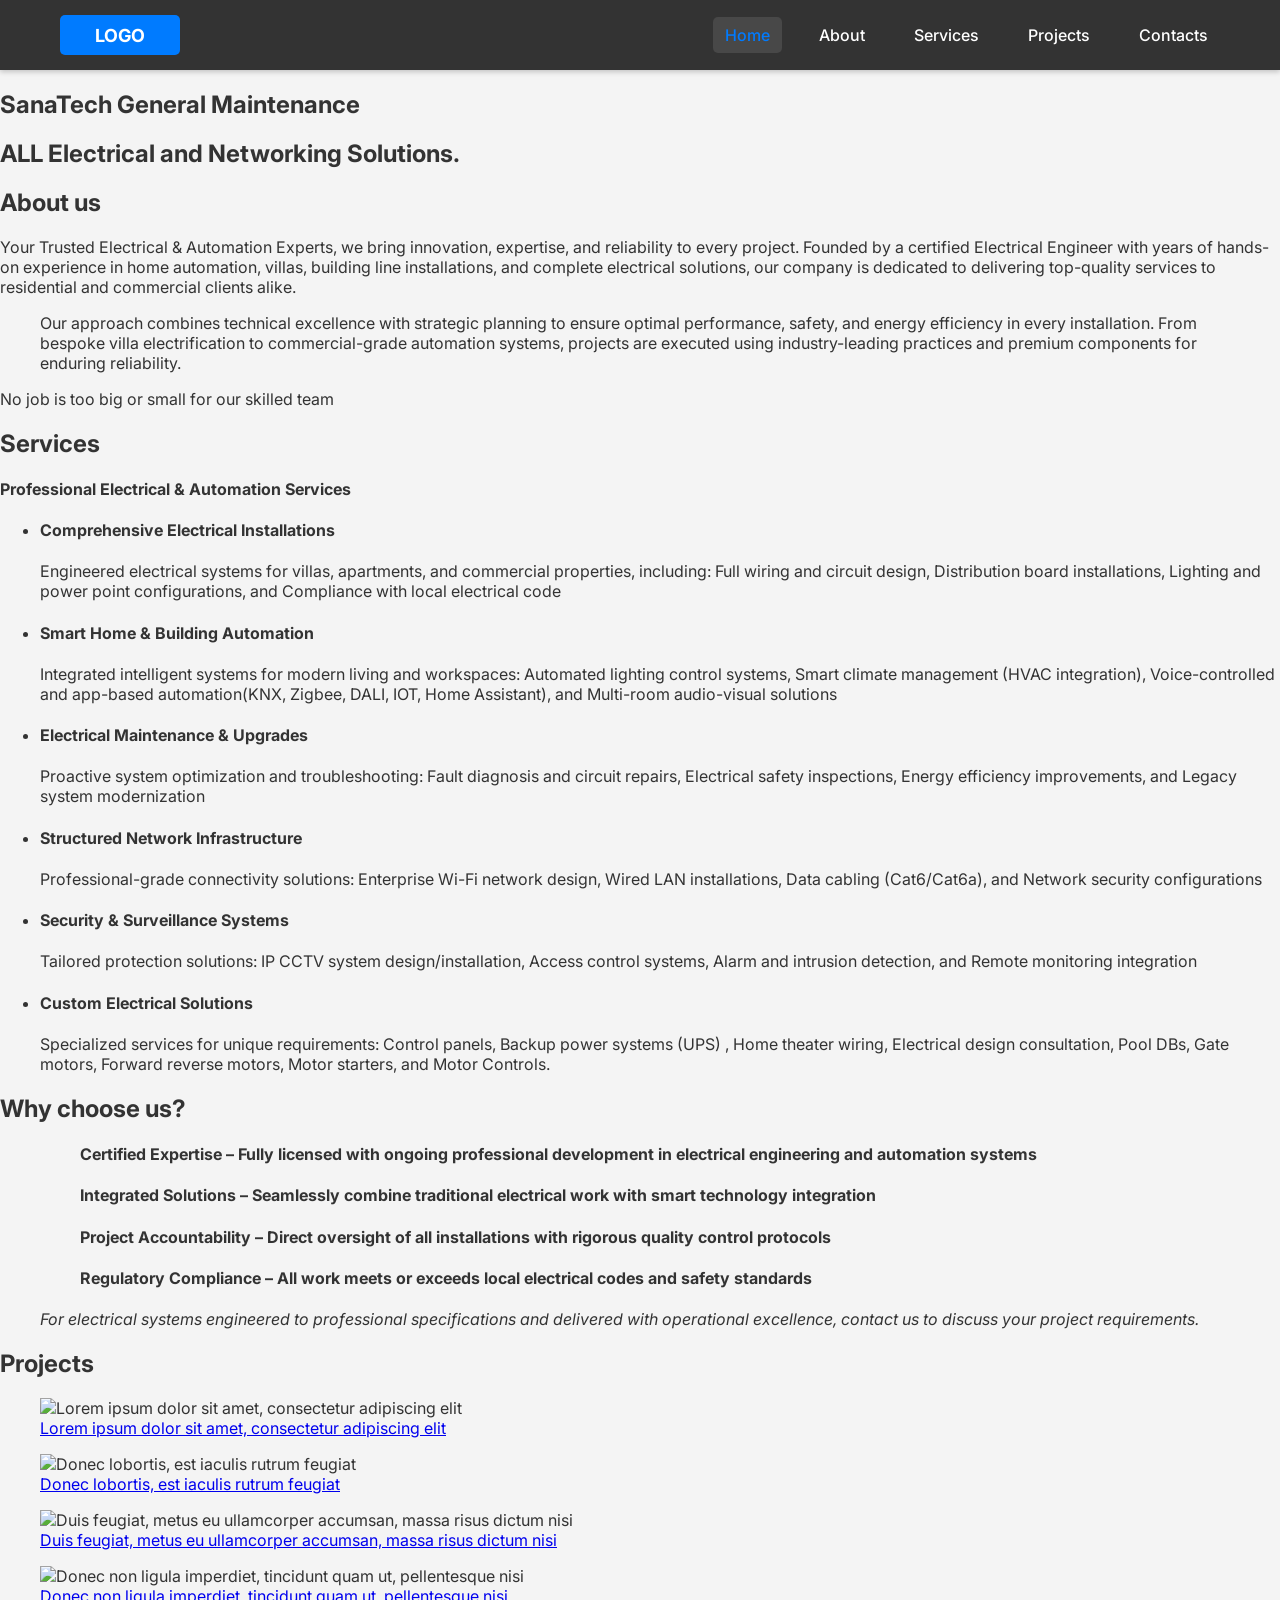
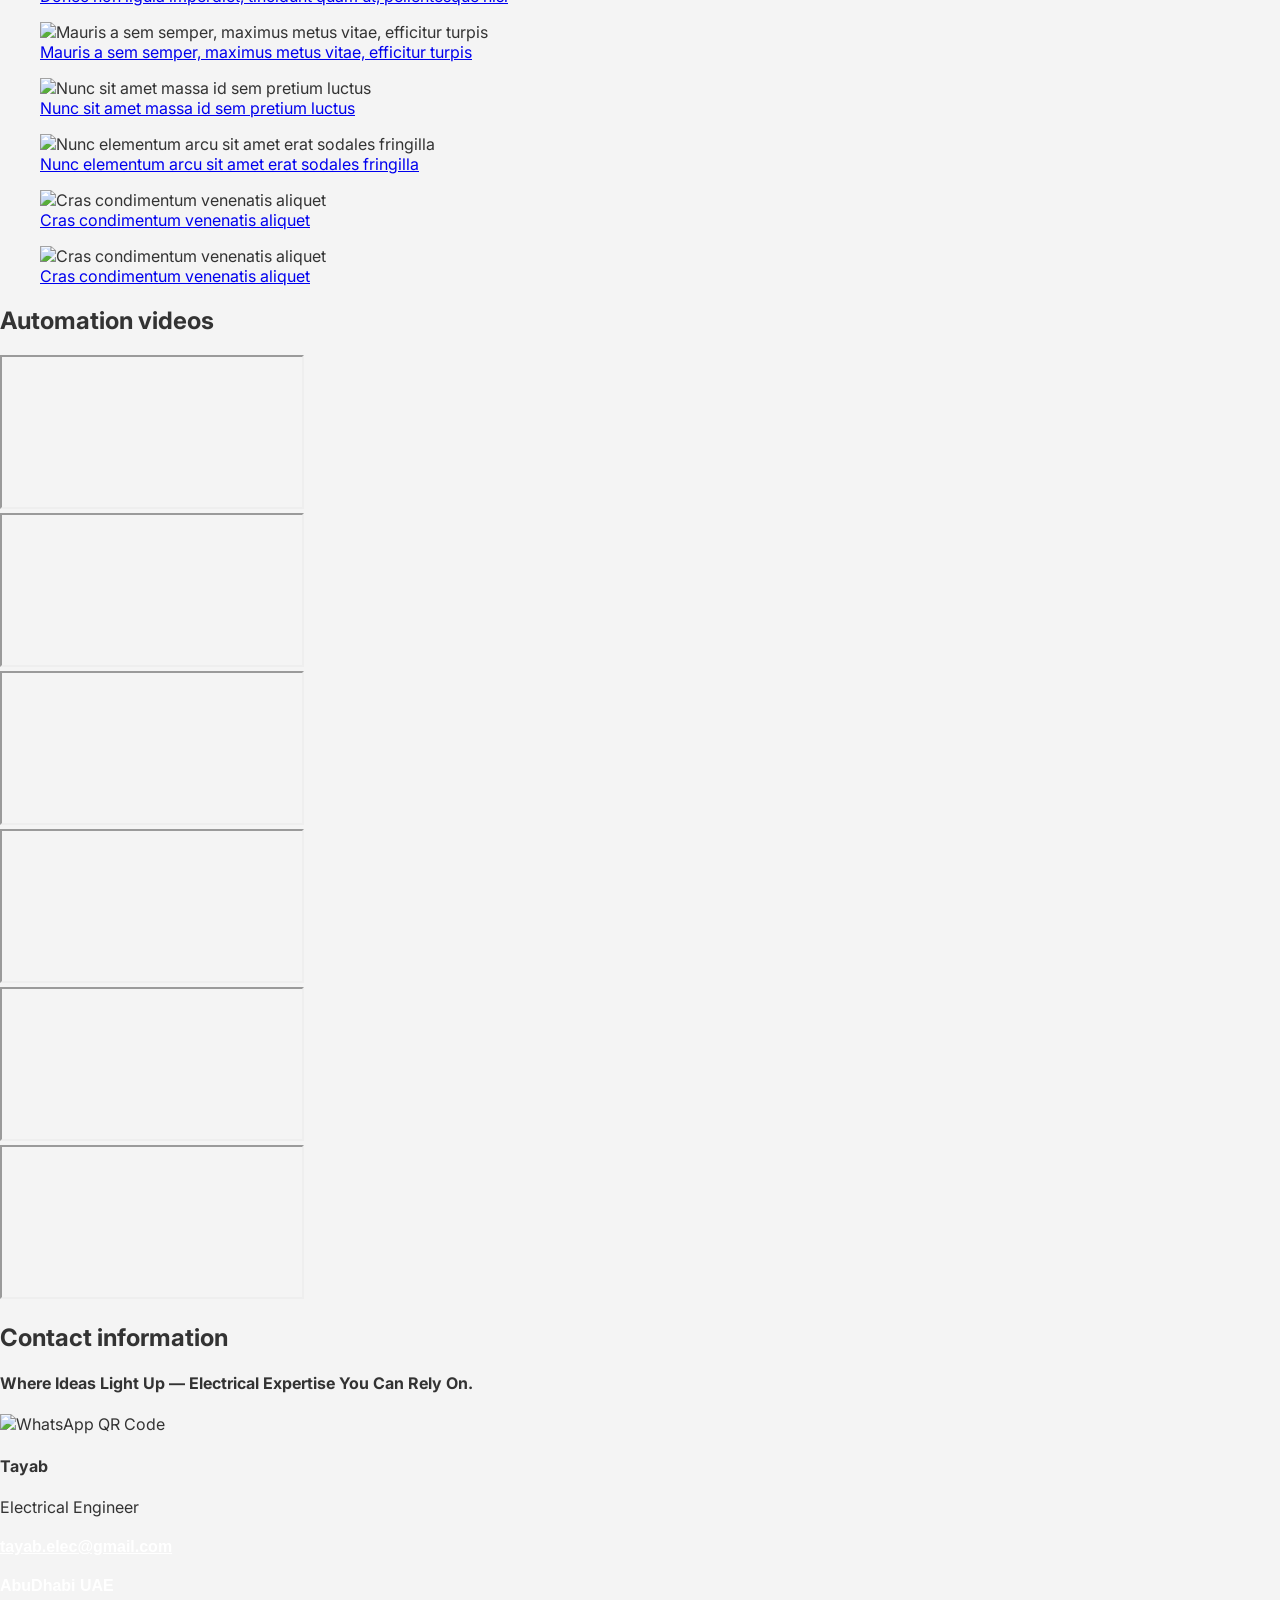
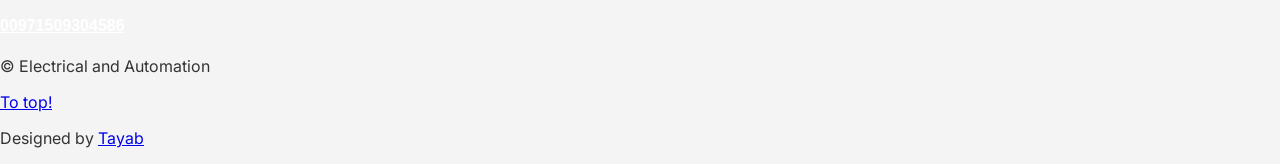
==== index.html @ b114dc9e "Enhance SEO and update HTML structure Updated the HTML structure and meta tags for SEO, including ti" ====
<!DOCTYPE html>
<html lang="en">
<head>
  <meta charset="utf-8">
  <meta http-equiv="X-UA-Compatible" content="IE=edge">
  <meta name="viewport" content="width=device-width, initial-scale=1.0">

  <!-- SEO Meta -->
  <title>Electrical Technician & Home Maintenance Expert</title>
  <meta name="description" content="Professional electrical technician offering complete home maintenance, automation, lighting, power, wiring, and motor repair solutions. From small electrical fixes to large installations, reliable service you can trust.">
  <meta name="keywords" content="electrical, electrician, electrical technician, home maintenance, electrical maintenance, electrical repair, lighting installation, LED lights, bulbs, switches, sockets, fans, wiring, motors, pumps, generators, panels, power systems, automation, Arduino, PLC, sensors, relays, contactors, breakers, electrical safety, voltage, current, load, smart home, solar, inverter, control system, AC, DC, energy saving, electrician Dubai, UAE electrician, maintenance service, emergency repair, electrical inspection, troubleshooting, electrician for home, electrician near me, electrical solutions, power distribution, industrial wiring, residential wiring, construction, floor lighting, wall lighting, ceiling lights, testing, commissioning, rewiring, low voltage, high voltage, electrical installation, circuit breaker, fuse, motor rewinding, switchboard, LED setup, electrical control panel, capacitor bank, overcurrent, earthing, grounding, electrical consultancy, panel board, home automation, wiring diagram, repair service, light fitting, conduit, cable tray, junction box, electrical design, site supervision, electrical project, smart lights, load calculation, energy management, smart lighting, home automation, power distribution, electrical safety, commissioning, rewiring, electrical installation, electrical project management, electrical solutions, trending in UAE, top electrician UAE, reliable electrical services, international electrical solutions">
  <meta name="author" content="Muhammad Tayab">
  <meta name="robots" content="index, follow">
  <link rel="canonical" href="https://yourusername.github.io/">

  <!-- Open Graph -->
  <meta property="og:title" content="Electrical Solutions & Maintenance | Muhammad Tayab">
  <meta property="og:description" content="Complete electrical and home maintenance solutions: lights, wiring, motors, and automation services in UAE.">
  <meta property="og:image" content="https://yourusername.github.io/images/preview.png">
  <meta property="og:url" content="https://yourusername.github.io/">
  <meta property="og:type" content="website">

  <!-- Twitter -->
  <meta name="twitter:card" content="summary_large_image">
  <meta name="twitter:title" content="Muhammad Tayab Electrical Services">
  <meta name="twitter:description" content="Electrical technician offering professional lighting, wiring, and maintenance services.">
  <meta name="twitter:image" content="https://yourusername.github.io/images/preview.png">

  <!-- Favicons -->
  <link rel="shortcut icon" href="static/images/favicons/favicon.png" type="image/x-icon">
  <link rel="apple-touch-icon" href="static/images/favicons/apple-touch-icon.png">

  <!-- Fonts -->
  <link href="https://fonts.googleapis.com/css?family=Open+Sans:300,400,600,700,800%7COpen+Sans+Condensed:300&display=swap" rel="stylesheet">
  <link href="https://fonts.googleapis.com/css2?family=Inter:wght@400;500;700&display=swap" rel="stylesheet">

  <!-- CSS -->
  <link rel="stylesheet" href="static/css/screen.min.css">
  <link rel="stylesheet" href="static/css/custom.min.css">

  <!-- Header CSS -->
  <style>
    body {
      font-family: 'Inter', sans-serif;
      margin: 0;
      background-color: #f4f4f4;
      color: #333;
    }

    .main-header {
      background-color: #333;
      padding: 15px 0;
      box-shadow: 0 2px 5px rgba(0, 0, 0, 0.2);
      position: sticky;
      top: 0;
      z-index: 1000;
    }

    .main-header .container {
      display: flex;
      justify-content: space-between;
      align-items: center;
      max-width: 1200px;
      margin: 0 auto;
      padding: 0 20px;
      box-sizing: border-box;
    }

    .second-nav__logo {
      color: #fff;
      font-size: 24px;
      font-weight: bold;
      text-decoration: none;
      width: 120px;
      height: 40px;
      background-color: #007bff;
      display: flex;
      align-items: center;
      justify-content: center;
      border-radius: 5px;
      flex-shrink: 0;
    }

    .second-nav__logo::before {
      content: 'LOGO';
      color: white;
      font-size: 18px;
    }

    .menu ul {
      list-style: none;
      padding: 0;
      margin: 0;
      display: flex;
      flex-wrap: nowrap !important;
      justify-content: flex-end;
      align-items: center;
    }

    .menu li {
      margin-left: 25px;
      white-space: nowrap;
      flex-shrink: 0;
    }

    .menu a {
      color: #fff;
      text-decoration: none;
      font-weight: 500;
      padding: 8px 12px;
      transition: color 0.3s ease, background-color 0.3s ease;
      border-radius: 5px;
    }

    .menu a:hover,
    .menu a.is-selected {
      color: #007bff;
      background-color: rgba(255, 255, 255, 0.1);
    }

    @media (max-width: 600px) {
      .main-header .container {
        overflow-x: auto;
        -webkit-overflow-scrolling: touch;
        justify-content: flex-start;
      }
      .menu ul {
        min-width: max-content;
      }
    }
  </style>

  <!-- JS -->
  <script src="static/js/head.min.js"></script>
</head>

<body>
         <!--tayab add this -->
         <!-- Particles Container (FIRST ELEMENT IN BODY) -->
<div id="particles-js"></div>

<!-- Rest of your content goes here -->
<div class="container">
  <!-- Your existing HTML content -->
</div>








         <!--tayab end here -->
  <!-- Header-->
      

<header class="main-header">
        <div class="container">
            <!-- Your logo link -->
            <a class="second-nav__logo" href="#"></a>

            <!-- Navigation menu - simplified to always display links -->
            <nav class="menu">
                <ul>
                    <li><a class="is-selected" href="#home">Home</a></li>
                    <li><a href="#about">About</a></li>
                    <li><a href="#services">Services</a></li>
                    <li><a href="#projects">Projects</a></li>
                    <li><a href="#contacts">Contacts</a></li>
                </ul>
            </nav>
        </div>
    </header>

   
   



            <!-- Home section--><section class="home-section" id="home"><div class="home-section__bg"></div>
              <div class="home-section__overlay"><div class="container"><header class="home-section__header">
                <h1>SanaTech General Maintenance</h1><h2>ALL Electrical and Networking Solutions.</h2></header></div></div></section>
                <!-- About section-->

                <section class="about-section" id="about">
                <div class="container"><div class="about-card">
                <header class="about-card__header">

        <h2>About us</h2>

        <p>Your Trusted Electrical & Automation Experts, we bring innovation, expertise, 
          and reliability to every project. Founded by a certified Electrical Engineer with
           years of hands-on experience in home automation, villas, building line installations, 
           and complete electrical solutions, our company is dedicated to delivering top-quality
            services to residential and commercial clients alike.
  </p>

  </header>

  <div class="about-card__info"><blockquote>
    <p>Our approach combines technical excellence with strategic 
    planning to ensure optimal performance, safety, and energy efficiency in every installation.
     From bespoke villa electrification to commercial-grade automation systems, projects are executed 
     using industry-leading practices and premium components for enduring reliability.</p>
     </blockquote>
     <p class="about-card__info-status"><span>No job is too big or small for our skilled team
      </span></p></div></div></div></section>
     
     
     <!-- Services section-->
     <section class="common-section" id="services"><div class="container"><header class="common-section__header">
      <h2>Services</h2><h4>Professional Electrical & Automation Services</h4>
      </header><div class="grid-container"><ul class="services services_advisory">
    
    <li class="services__item icon icon_research"> 
      
      <h4>Comprehensive Electrical Installations</h4><p>Engineered electrical systems for villas, apartments, and commercial properties, including: Full wiring and circuit design, Distribution board installations, Lighting and power point configurations, and Compliance with local electrical code</p></li><li class="services__item icon icon_strategy">
    <h4>Smart Home & Building Automation</h4><p>Integrated intelligent systems for modern living and workspaces: Automated lighting control systems, Smart climate management (HVAC integration), Voice-controlled and app-based automation(KNX, Zigbee, DALI, IOT, Home Assistant), and Multi-room audio-visual solutions</p></li><li class="services__item icon icon_improve"><h4>Electrical Maintenance & Upgrades</h4><p>Proactive system optimization and troubleshooting: Fault diagnosis and circuit repairs, Electrical safety inspections, Energy efficiency improvements, and Legacy system modernization</p></li></ul><ul class="services services_pm"><li class="services__item icon icon_plan"><h4>Structured Network Infrastructure</h4><p>Professional-grade connectivity solutions: Enterprise Wi-Fi network design, Wired LAN installations, Data cabling (Cat6/Cat6a), and Network security configurations</p></li><li class="services__item icon icon_recover"><h4>Security & Surveillance Systems</h4><p>Tailored protection solutions: IP CCTV system design/installation, Access control systems, Alarm and intrusion detection, and Remote monitoring integration</p></li><li class="services__item icon icon_support"><h4>Custom Electrical Solutions</h4><p>Specialized services for unique requirements: Control panels, Backup power systems (UPS) , Home theater wiring, Electrical design consultation, Pool DBs, Gate motors, Forward reverse motors, Motor starters, and Motor Controls.</p></li></ul><div class="advantages">
    <h2>Why choose us?</h2> 
    


    <blockquote>
        
        <p><ul><h4>Certified Expertise – Fully licensed with ongoing professional development in electrical engineering and automation systems</h4>
        </ul>
        <ul>
        <h4>Integrated Solutions – Seamlessly combine traditional electrical work with smart technology integration</h4>
        </ul>
        <ul><h4>Project Accountability – Direct oversight of all installations with rigorous quality control protocols
        </ul>     
        <ul><h4>
            Regulatory Compliance – All work meets or exceeds local electrical codes and safety standards
            </h4></ul>
            </p>
        
        <cite>For electrical systems engineered to professional specifications and delivered with operational excellence, contact us to discuss your project requirements.</cite></blockquote>
    
    
    </div></div></div></section>
    
    <!-- Process section  
    <section class="common-section" id="process">
        
        <div class="container"><header class="common-section__header">
        <h2>How it works</h2>
        <h4>Lorem ipsum dolor sit amet, consectetur adipiscing elit. Curabitur aliquam interdum tortor</h4>
        
        </header>
        <div class="grid-container"><ul class="process"><li class="process__step process__step_research">
            
            <div class="process__step-icon icon icon_research is-active"></div>
            </li><li class="process__step-info process__step-info_research is-active"><h3>
                <span>
                    Step 1</span> &mdash; Quisque a quam ante</h3>
                    <p>Proin mattis ex vel turpis interdum, in fringilla nibh tristique. Lorem ipsum dolor sit amet, consectetur adipiscing elit. Cras id ipsum in diam aliquam sodales.
                        </p></li>
                        <li class="process__step process__step_develop">
                            <div class="process__step-icon icon icon_develop"></div>
                            </li>
                            <li class="process__step-info process__step-info_develop"><h3>
                                <span>Step 2</span> &mdash; Aliquam erat volutpat</h3>
                                <p>Nullam laoreet lacus et ante consequat pharetra. Nam non felis tincidunt, auctor eros at, semper eros. Mauris feugiat a nibh et luctus.</p>
                                </li>
                                <li class="process__step process__step_deploy"><div class="process__step-icon icon icon_deploy"></div>
                                </li>
                                <li class="process__step-info process__step-info_deploy">
                                    <h3><span>Step 3</span> &mdash; Curabitur accumsan nulla</h3>
                                    <p>Donec lobortis, est iaculis rutrum feugiat, orci est ultrices mauris, in rhoncus dolor eros non
                                         sem. Duis feugiat, metus eu ullamcorper accumsan, massa risus dictum nisi, sit amet ultricies lectus nisl eu libero.</p>
                                         </li>
                                         <li class="process__step process__step_deliver">
                                            <div class="process__step-icon icon icon_deliver"></div>
                                            </li><li class="process__step-info process__step-info_deliver">
                                                <h3><span>Step 4</span> &mdash; Fusce aliquam lorem</h3>
                                                <p>Donec non ligula imperdiet, tincidunt quam ut, pellentesque nisi. Quisque est ante, faucibus a urna nec,
                                                     vehicula pellentesque lectus.</p>
                                                     </li>
                                                     </ul>
        </div>
                                                     </div>






       </section>  -->
                                                     <!-- Projects section-->
                                                     <section class="common-section" id="projects"><header class="common-section__header">
                                                        <h2>Projects</h2></header>
                                                        <div class="projects-wrap"><div class="grid-container"><div class="projects">
                                                            <figure class="projects__item"><img src="static/images/projects/1.jpg" 
                                                                alt="Lorem ipsum dolor sit amet, consectetur adipiscing elit"><figcaption>
                                                                    <a class="icon icon_link" href="#" rel="nofollow">Lorem ipsum dolor sit amet, consectetur adipiscing elit</a>
                                                                    </figcaption></figure><figure class="projects__item"><img src="static/images/projects/2.jpg" alt="Donec lobortis, est iaculis rutrum feugiat"><figcaption>
                                                                        <a class="icon icon_link" href="#" rel="nofollow">Donec lobortis, est iaculis rutrum feugiat</a></figcaption></figure><figure class="projects__item"><img src="static/images/projects/5.jpg" alt="Duis feugiat, metus eu ullamcorper accumsan, massa risus dictum nisi">
                                                                            <figcaption><a class="icon icon_link" href="#" rel="nofollow">Duis feugiat, metus eu ullamcorper accumsan, massa risus dictum nisi</a></figcaption></figure>
                                                                            <figure class="projects__item"><img src="static/images/projects/6.jpg" alt="Donec non ligula imperdiet, tincidunt quam ut, pellentesque nisi"><figcaption>
                                                                                <a class="icon icon_link" href="#" rel="nofollow">Donec non ligula imperdiet, tincidunt quam ut, pellentesque nisi</a></figcaption> </figure>
                                                                                <figure class="projects__item"><img src="static/images/projects/3.jpg" alt="Mauris a sem semper, maximus metus vitae, efficitur turpis"><figcaption><a class="icon icon_link" href="#" rel="nofollow">Mauris a sem semper, maximus metus vitae, efficitur turpis</a></figcaption></figure>
                                                                                <figure class="projects__item"><img src="static/images/projects/4.jpg" alt="Nunc sit amet massa id sem pretium luctus"><figcaption><a class="icon icon_link" href="#" rel="nofollow">Nunc sit amet massa id sem pretium luctus</a></figcaption></figure>
                                                                                <figure class="projects__item"><img src="static/images/projects/7.jpg" alt="Nunc elementum arcu sit amet erat sodales fringilla"><figcaption><a class="icon icon_link" href="#" rel="nofollow">Nunc elementum arcu sit amet erat sodales fringilla</a></figcaption></figure>
                                                                                <figure class="projects__item"><img src="static/images/projects/8.jpg" alt="Cras condimentum venenatis aliquet"><figcaption><a class="icon icon_link" href="#" rel="nofollow">Cras condimentum venenatis aliquet</a></figcaption></figure>
                                                                                  <figure class="projects__item"><img src="static/images/projects/8.jpg" alt="Cras condimentum venenatis aliquet"><figcaption><a class="icon icon_link" href="#" rel="nofollow">Cras condimentum venenatis aliquet</a></figcaption></figure>

                                                                                
                                                                                  
                                                                                </div></div></div></section>
                                                         
                                                     
     </section>  
                                                     <Projects section
                                                     <section class="common-section" id="projects"><header class="common-section__header">
                                                        <h2>Automation videos</h2></header>
<div class="video-grid">
  <div class="video-wrapper">
    <iframe src="https://www.youtube.com/embed/YSxxZO33p6I" title="Video 1" allowfullscreen></iframe>
  </div>
  <div class="video-wrapper">
    <iframe src="https://www.youtube.com/embed/k3IiDCSm40Q" title="Video 2" allowfullscreen></iframe>
  </div>
  <div class="video-wrapper">
    <iframe src="https://www.youtube.com/embed/Sx9f2enirjs" title="Video 3" allowfullscreen></iframe>
  </div>
  <div class="video-wrapper">
    <iframe src="https://www.youtube.com/embed/duaV9oEMXS0" title="Video 4" allowfullscreen></iframe>
  </div>
</div>
<div class="video-grid">
  <div class="video-wrapper">
    <iframe src="https://www.youtube.com/embed/4gVirORhj_g" title="Video 1" allowfullscreen></iframe>
  </div>
    <div class="video-wrapper">
    <iframe src="https://www.youtube.com/embed/LPfCdKU8FR4" title="Video 1" allowfullscreen></iframe>
  </div>
 
</div>

                                                       
                                              </section>
                                                                             
                                                                                
                                                                                
          
         <!-- Contacts section--><div class="contacts-section" id="contacts"><div class="container">
         <section class="contact-card"><header class="contact-card__header">
         <h2>Contact information</h2><h4>Where Ideas Light Up — Electrical Expertise You Can Rely On.</h4>
         </header>
         <div class="contact-info">
          

<div class="contact-info__logo">
  <img src="https://api.qrserver.com/v1/create-qr-code/?size=150x150&data=https://wa.me/971509304586" alt="WhatsApp QR Code" style="width: 100px; height: 100px;">
</div>

         



         <div class="contact-info__group">
          
          <div class="contact-info__additional">
         
         <h4 class="fn org">Tayab</h4><p class="role title">Electrical Engineer</p>
    <h4 style="font-family: sans-serif;">
    <a href="mailto:tayab.elec@gmail.com" style="color: white;">tayab.elec@gmail.com</a>
</h4>
<h4 style="font-family: sans-serif; color: white;">
    AbuDhabi UAE
</h4>
<h4 style="font-family: sans-serif;">
    <!-- The 'https://wa.me/' link is used to open WhatsApp directly to a chat with the specified number. -->
    <!-- The number should be in international format without '+' or '00' at the beginning, just the country code and number. -->
    <a href="https://wa.me/971509304586" style="color: white;">00971509304586</a>
</h4>

        

         </div>
         </div></div></section></div><div class="gmap" id="gmap"></div>
         </div>
         <!-- Footer--><footer class="main-footer"><div class="container">
         <p class="main-footer__copyright">&copy;&nbsp;<span>Electrical and Automation</span>
         </p><a class="main-footer__gotop icon icon_gotop js-anchor" href="#home">To top!</a>
         <p class="main-footer__links">Designed by&nbsp;<a href="https://wa.me/971509304586">Tayab</a>
         </p></div></footer><script src="static/js/body.min.js"></script>
         
         <!-- tayab  -->
         <!-- Particles.js Library -->
<script src="https://cdn.jsdelivr.net/particles.js/2.0.0/particles.min.js"></script>

<!-- Initialize Particles -->
<script>
  document.addEventListener('DOMContentLoaded', function() {
    particlesJS('particles-js', {
      "particles": {
        "number": { "value": 80, "density": { "enable": true, "value_area": 800 } },
        "color": { "value": "#ffffff" },
        "shape": { "type": "circle" },
        "opacity": { "value": 0.8, "random": true },
        "size": { "value": 6, "random": true },
        "line_linked": { "enable": true, "distance": 150, "color": "#ffffff", "opacity": 0.8, "width": 1 },
        "move": { "enable": true, "speed": 6, "direction": "none", "random": true, "straight": false, "out_mode": "out" }
      },
      "interactivity": {
        "detect_on": "canvas",
        "events": {
          "onhover": { "enable": true, "mode": "repulse" },
          "onclick": { "enable": true, "mode": "push" }
        }
      }
    });
  });
</script>
         
         
         </body></html>
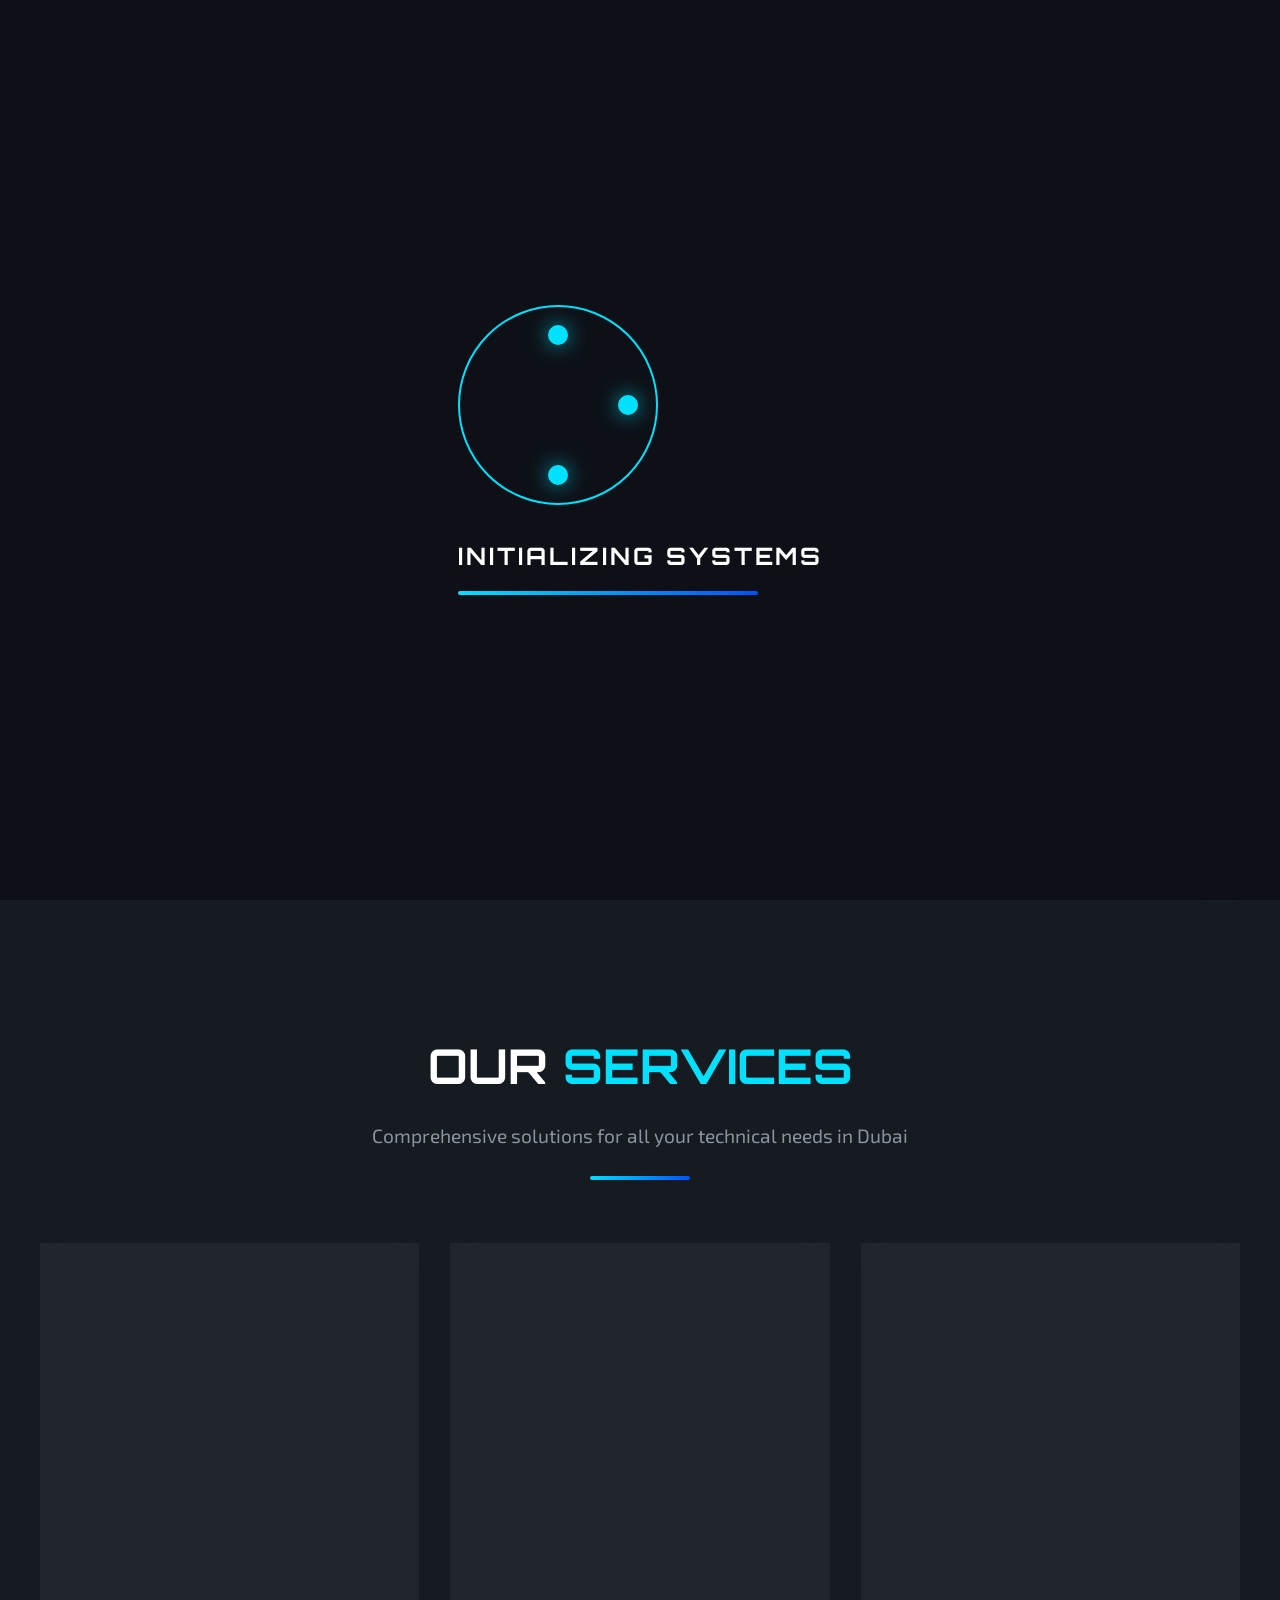
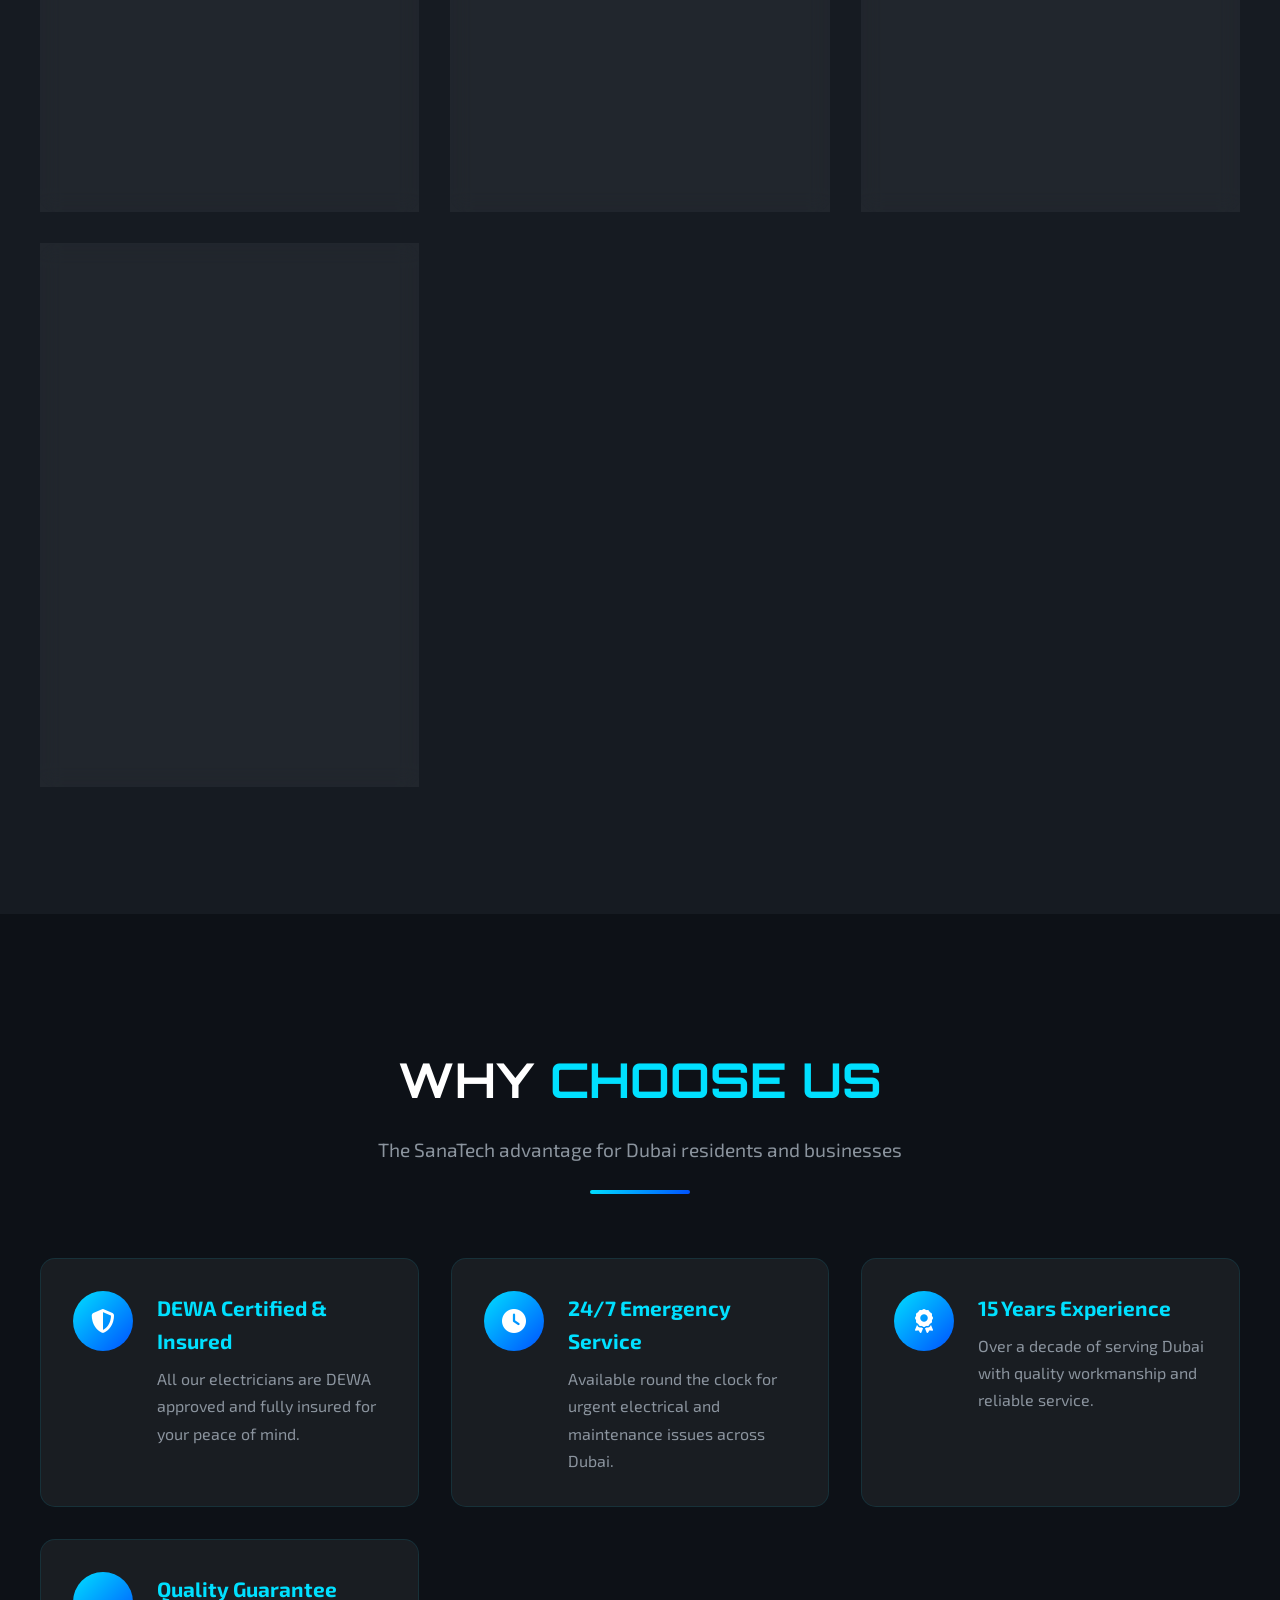
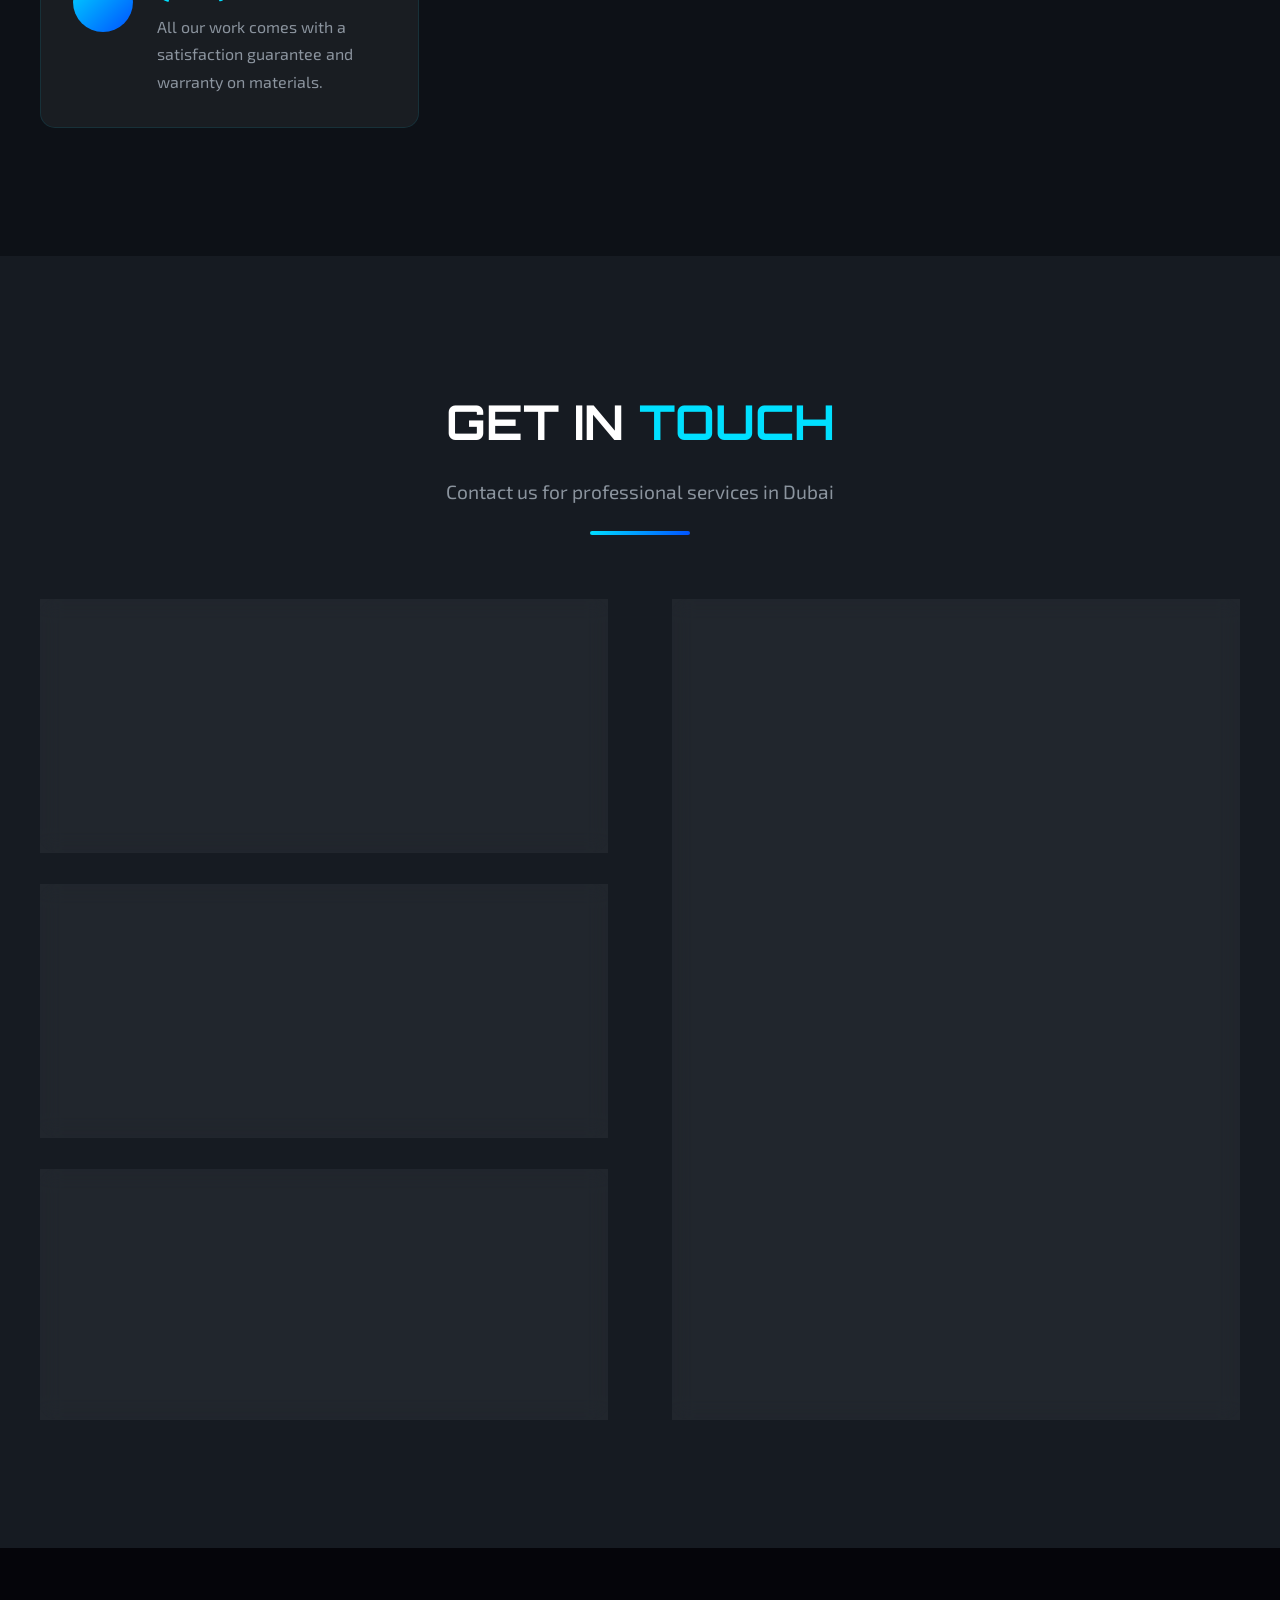
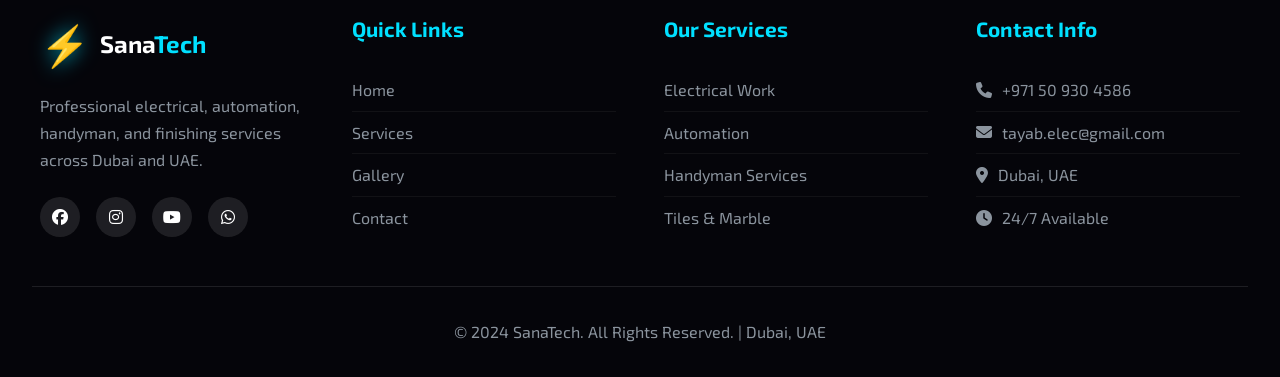
==== commit eb13aa35: "Add files via upload" ====
--- a/index.html
+++ b/index.html
@@ -1,419 +1,385 @@
-<!DOCTYPE html>
-<html lang="en">
-<head>
-  <meta charset="utf-8">
-  <meta http-equiv="X-UA-Compatible" content="IE=edge">
-  <meta name="viewport" content="width=device-width, initial-scale=1.0">
-
-  <!-- SEO Meta -->
-  <title>Electrical Technician & Home Maintenance Expert</title>
-  <meta name="description" content="Professional electrical technician offering complete home maintenance, automation, lighting, power, wiring, and motor repair solutions. From small electrical fixes to large installations, reliable service you can trust.">
-  <meta name="keywords" content="electrical, electrician, electrical technician, home maintenance, electrical maintenance, electrical repair, lighting installation, LED lights, bulbs, switches, sockets, fans, wiring, motors, pumps, generators, panels, power systems, automation, Arduino, PLC, sensors, relays, contactors, breakers, electrical safety, voltage, current, load, smart home, solar, inverter, control system, AC, DC, energy saving, electrician Dubai, UAE electrician, maintenance service, emergency repair, electrical inspection, troubleshooting, electrician for home, electrician near me, electrical solutions, power distribution, industrial wiring, residential wiring, construction, floor lighting, wall lighting, ceiling lights, testing, commissioning, rewiring, low voltage, high voltage, electrical installation, circuit breaker, fuse, motor rewinding, switchboard, LED setup, electrical control panel, capacitor bank, overcurrent, earthing, grounding, electrical consultancy, panel board, home automation, wiring diagram, repair service, light fitting, conduit, cable tray, junction box, electrical design, site supervision, electrical project, smart lights, load calculation, energy management, smart lighting, home automation, power distribution, electrical safety, commissioning, rewiring, electrical installation, electrical project management, electrical solutions, trending in UAE, top electrician UAE, reliable electrical services, international electrical solutions">
-  <meta name="author" content="Muhammad Tayab">
-  <meta name="robots" content="index, follow">
-  <link rel="canonical" href="https://yourusername.github.io/">
-
-  <!-- Open Graph -->
-  <meta property="og:title" content="Electrical Solutions & Maintenance | Muhammad Tayab">
-  <meta property="og:description" content="Complete electrical and home maintenance solutions: lights, wiring, motors, and automation services in UAE.">
-  <meta property="og:image" content="https://yourusername.github.io/images/preview.png">
-  <meta property="og:url" content="https://yourusername.github.io/">
-  <meta property="og:type" content="website">
-
-  <!-- Twitter -->
-  <meta name="twitter:card" content="summary_large_image">
-  <meta name="twitter:title" content="Muhammad Tayab Electrical Services">
-  <meta name="twitter:description" content="Electrical technician offering professional lighting, wiring, and maintenance services.">
-  <meta name="twitter:image" content="https://yourusername.github.io/images/preview.png">
-
-  <!-- Favicons -->
-  <link rel="shortcut icon" href="static/images/favicons/favicon.png" type="image/x-icon">
-  <link rel="apple-touch-icon" href="static/images/favicons/apple-touch-icon.png">
-
-  <!-- Fonts -->
-  <link href="https://fonts.googleapis.com/css?family=Open+Sans:300,400,600,700,800%7COpen+Sans+Condensed:300&display=swap" rel="stylesheet">
-  <link href="https://fonts.googleapis.com/css2?family=Inter:wght@400;500;700&display=swap" rel="stylesheet">
-
-  <!-- CSS -->
-  <link rel="stylesheet" href="static/css/screen.min.css">
-  <link rel="stylesheet" href="static/css/custom.min.css">
-
-  <!-- Header CSS -->
-  <style>
-    body {
-      font-family: 'Inter', sans-serif;
-      margin: 0;
-      background-color: #f4f4f4;
-      color: #333;
-    }
-
-    .main-header {
-      background-color: #333;
-      padding: 15px 0;
-      box-shadow: 0 2px 5px rgba(0, 0, 0, 0.2);
-      position: sticky;
-      top: 0;
-      z-index: 1000;
-    }
-
-    .main-header .container {
-      display: flex;
-      justify-content: space-between;
-      align-items: center;
-      max-width: 1200px;
-      margin: 0 auto;
-      padding: 0 20px;
-      box-sizing: border-box;
-    }
-
-    .second-nav__logo {
-      color: #fff;
-      font-size: 24px;
-      font-weight: bold;
-      text-decoration: none;
-      width: 120px;
-      height: 40px;
-      background-color: #007bff;
-      display: flex;
-      align-items: center;
-      justify-content: center;
-      border-radius: 5px;
-      flex-shrink: 0;
-    }
-
-    .second-nav__logo::before {
-      content: 'LOGO';
-      color: white;
-      font-size: 18px;
-    }
-
-    .menu ul {
-      list-style: none;
-      padding: 0;
-      margin: 0;
-      display: flex;
-      flex-wrap: nowrap !important;
-      justify-content: flex-end;
-      align-items: center;
-    }
-
-    .menu li {
-      margin-left: 25px;
-      white-space: nowrap;
-      flex-shrink: 0;
-    }
-
-    .menu a {
-      color: #fff;
-      text-decoration: none;
-      font-weight: 500;
-      padding: 8px 12px;
-      transition: color 0.3s ease, background-color 0.3s ease;
-      border-radius: 5px;
-    }
-
-    .menu a:hover,
-    .menu a.is-selected {
-      color: #007bff;
-      background-color: rgba(255, 255, 255, 0.1);
-    }
-
-    @media (max-width: 600px) {
-      .main-header .container {
-        overflow-x: auto;
-        -webkit-overflow-scrolling: touch;
-        justify-content: flex-start;
-      }
-      .menu ul {
-        min-width: max-content;
-      }
-    }
-  </style>
-
-  <!-- JS -->
-  <script src="static/js/head.min.js"></script>
-</head>
-
-<body>
-         <!--tayab add this -->
-         <!-- Particles Container (FIRST ELEMENT IN BODY) -->
-<div id="particles-js"></div>
-
-<!-- Rest of your content goes here -->
-<div class="container">
-  <!-- Your existing HTML content -->
-</div>
-
-
-
-
-
-
-
-
-         <!--tayab end here -->
-  <!-- Header-->
-      
-
-<header class="main-header">
-        <div class="container">
-            <!-- Your logo link -->
-            <a class="second-nav__logo" href="#"></a>
-
-            <!-- Navigation menu - simplified to always display links -->
-            <nav class="menu">
-                <ul>
-                    <li><a class="is-selected" href="#home">Home</a></li>
-                    <li><a href="#about">About</a></li>
-                    <li><a href="#services">Services</a></li>
-                    <li><a href="#projects">Projects</a></li>
-                    <li><a href="#contacts">Contacts</a></li>
-                </ul>
-            </nav>
-        </div>
-    </header>
-
-   
-   
-
-
-
-            <!-- Home section--><section class="home-section" id="home"><div class="home-section__bg"></div>
-              <div class="home-section__overlay"><div class="container"><header class="home-section__header">
-                <h1>SanaTech General Maintenance</h1><h2>ALL Electrical and Networking Solutions.</h2></header></div></div></section>
-                <!-- About section-->
-
-                <section class="about-section" id="about">
-                <div class="container"><div class="about-card">
-                <header class="about-card__header">
-
-        <h2>About us</h2>
-
-        <p>Your Trusted Electrical & Automation Experts, we bring innovation, expertise, 
-          and reliability to every project. Founded by a certified Electrical Engineer with
-           years of hands-on experience in home automation, villas, building line installations, 
-           and complete electrical solutions, our company is dedicated to delivering top-quality
-            services to residential and commercial clients alike.
-  </p>
-
-  </header>
-
-  <div class="about-card__info"><blockquote>
-    <p>Our approach combines technical excellence with strategic 
-    planning to ensure optimal performance, safety, and energy efficiency in every installation.
-     From bespoke villa electrification to commercial-grade automation systems, projects are executed 
-     using industry-leading practices and premium components for enduring reliability.</p>
-     </blockquote>
-     <p class="about-card__info-status"><span>No job is too big or small for our skilled team
-      </span></p></div></div></div></section>
-     
-     
-     <!-- Services section-->
-     <section class="common-section" id="services"><div class="container"><header class="common-section__header">
-      <h2>Services</h2><h4>Professional Electrical & Automation Services</h4>
-      </header><div class="grid-container"><ul class="services services_advisory">
-    
-    <li class="services__item icon icon_research"> 
-      
-      <h4>Comprehensive Electrical Installations</h4><p>Engineered electrical systems for villas, apartments, and commercial properties, including: Full wiring and circuit design, Distribution board installations, Lighting and power point configurations, and Compliance with local electrical code</p></li><li class="services__item icon icon_strategy">
-    <h4>Smart Home & Building Automation</h4><p>Integrated intelligent systems for modern living and workspaces: Automated lighting control systems, Smart climate management (HVAC integration), Voice-controlled and app-based automation(KNX, Zigbee, DALI, IOT, Home Assistant), and Multi-room audio-visual solutions</p></li><li class="services__item icon icon_improve"><h4>Electrical Maintenance & Upgrades</h4><p>Proactive system optimization and troubleshooting: Fault diagnosis and circuit repairs, Electrical safety inspections, Energy efficiency improvements, and Legacy system modernization</p></li></ul><ul class="services services_pm"><li class="services__item icon icon_plan"><h4>Structured Network Infrastructure</h4><p>Professional-grade connectivity solutions: Enterprise Wi-Fi network design, Wired LAN installations, Data cabling (Cat6/Cat6a), and Network security configurations</p></li><li class="services__item icon icon_recover"><h4>Security & Surveillance Systems</h4><p>Tailored protection solutions: IP CCTV system design/installation, Access control systems, Alarm and intrusion detection, and Remote monitoring integration</p></li><li class="services__item icon icon_support"><h4>Custom Electrical Solutions</h4><p>Specialized services for unique requirements: Control panels, Backup power systems (UPS) , Home theater wiring, Electrical design consultation, Pool DBs, Gate motors, Forward reverse motors, Motor starters, and Motor Controls.</p></li></ul><div class="advantages">
-    <h2>Why choose us?</h2> 
-    
-
-
-    <blockquote>
-        
-        <p><ul><h4>Certified Expertise – Fully licensed with ongoing professional development in electrical engineering and automation systems</h4>
-        </ul>
-        <ul>
-        <h4>Integrated Solutions – Seamlessly combine traditional electrical work with smart technology integration</h4>
-        </ul>
-        <ul><h4>Project Accountability – Direct oversight of all installations with rigorous quality control protocols
-        </ul>     
-        <ul><h4>
-            Regulatory Compliance – All work meets or exceeds local electrical codes and safety standards
-            </h4></ul>
-            </p>
-        
-        <cite>For electrical systems engineered to professional specifications and delivered with operational excellence, contact us to discuss your project requirements.</cite></blockquote>
-    
-    
-    </div></div></div></section>
-    
-    <!-- Process section  
-    <section class="common-section" id="process">
-        
-        <div class="container"><header class="common-section__header">
-        <h2>How it works</h2>
-        <h4>Lorem ipsum dolor sit amet, consectetur adipiscing elit. Curabitur aliquam interdum tortor</h4>
-        
-        </header>
-        <div class="grid-container"><ul class="process"><li class="process__step process__step_research">
-            
-            <div class="process__step-icon icon icon_research is-active"></div>
-            </li><li class="process__step-info process__step-info_research is-active"><h3>
-                <span>
-                    Step 1</span> &mdash; Quisque a quam ante</h3>
-                    <p>Proin mattis ex vel turpis interdum, in fringilla nibh tristique. Lorem ipsum dolor sit amet, consectetur adipiscing elit. Cras id ipsum in diam aliquam sodales.
-                        </p></li>
-                        <li class="process__step process__step_develop">
-                            <div class="process__step-icon icon icon_develop"></div>
-                            </li>
-                            <li class="process__step-info process__step-info_develop"><h3>
-                                <span>Step 2</span> &mdash; Aliquam erat volutpat</h3>
-                                <p>Nullam laoreet lacus et ante consequat pharetra. Nam non felis tincidunt, auctor eros at, semper eros. Mauris feugiat a nibh et luctus.</p>
-                                </li>
-                                <li class="process__step process__step_deploy"><div class="process__step-icon icon icon_deploy"></div>
-                                </li>
-                                <li class="process__step-info process__step-info_deploy">
-                                    <h3><span>Step 3</span> &mdash; Curabitur accumsan nulla</h3>
-                                    <p>Donec lobortis, est iaculis rutrum feugiat, orci est ultrices mauris, in rhoncus dolor eros non
-                                         sem. Duis feugiat, metus eu ullamcorper accumsan, massa risus dictum nisi, sit amet ultricies lectus nisl eu libero.</p>
-                                         </li>
-                                         <li class="process__step process__step_deliver">
-                                            <div class="process__step-icon icon icon_deliver"></div>
-                                            </li><li class="process__step-info process__step-info_deliver">
-                                                <h3><span>Step 4</span> &mdash; Fusce aliquam lorem</h3>
-                                                <p>Donec non ligula imperdiet, tincidunt quam ut, pellentesque nisi. Quisque est ante, faucibus a urna nec,
-                                                     vehicula pellentesque lectus.</p>
-                                                     </li>
-                                                     </ul>
-        </div>
-                                                     </div>
-
-
-
-
-
-
-       </section>  -->
-                                                     <!-- Projects section-->
-                                                     <section class="common-section" id="projects"><header class="common-section__header">
-                                                        <h2>Projects</h2></header>
-                                                        <div class="projects-wrap"><div class="grid-container"><div class="projects">
-                                                            <figure class="projects__item"><img src="static/images/projects/1.jpg" 
-                                                                alt="Lorem ipsum dolor sit amet, consectetur adipiscing elit"><figcaption>
-                                                                    <a class="icon icon_link" href="#" rel="nofollow">Lorem ipsum dolor sit amet, consectetur adipiscing elit</a>
-                                                                    </figcaption></figure><figure class="projects__item"><img src="static/images/projects/2.jpg" alt="Donec lobortis, est iaculis rutrum feugiat"><figcaption>
-                                                                        <a class="icon icon_link" href="#" rel="nofollow">Donec lobortis, est iaculis rutrum feugiat</a></figcaption></figure><figure class="projects__item"><img src="static/images/projects/5.jpg" alt="Duis feugiat, metus eu ullamcorper accumsan, massa risus dictum nisi">
-                                                                            <figcaption><a class="icon icon_link" href="#" rel="nofollow">Duis feugiat, metus eu ullamcorper accumsan, massa risus dictum nisi</a></figcaption></figure>
-                                                                            <figure class="projects__item"><img src="static/images/projects/6.jpg" alt="Donec non ligula imperdiet, tincidunt quam ut, pellentesque nisi"><figcaption>
-                                                                                <a class="icon icon_link" href="#" rel="nofollow">Donec non ligula imperdiet, tincidunt quam ut, pellentesque nisi</a></figcaption> </figure>
-                                                                                <figure class="projects__item"><img src="static/images/projects/3.jpg" alt="Mauris a sem semper, maximus metus vitae, efficitur turpis"><figcaption><a class="icon icon_link" href="#" rel="nofollow">Mauris a sem semper, maximus metus vitae, efficitur turpis</a></figcaption></figure>
-                                                                                <figure class="projects__item"><img src="static/images/projects/4.jpg" alt="Nunc sit amet massa id sem pretium luctus"><figcaption><a class="icon icon_link" href="#" rel="nofollow">Nunc sit amet massa id sem pretium luctus</a></figcaption></figure>
-                                                                                <figure class="projects__item"><img src="static/images/projects/7.jpg" alt="Nunc elementum arcu sit amet erat sodales fringilla"><figcaption><a class="icon icon_link" href="#" rel="nofollow">Nunc elementum arcu sit amet erat sodales fringilla</a></figcaption></figure>
-                                                                                <figure class="projects__item"><img src="static/images/projects/8.jpg" alt="Cras condimentum venenatis aliquet"><figcaption><a class="icon icon_link" href="#" rel="nofollow">Cras condimentum venenatis aliquet</a></figcaption></figure>
-                                                                                  <figure class="projects__item"><img src="static/images/projects/8.jpg" alt="Cras condimentum venenatis aliquet"><figcaption><a class="icon icon_link" href="#" rel="nofollow">Cras condimentum venenatis aliquet</a></figcaption></figure>
-
-                                                                                
-                                                                                  
-                                                                                </div></div></div></section>
-                                                         
-                                                     
-     </section>  
-                                                     <Projects section
-                                                     <section class="common-section" id="projects"><header class="common-section__header">
-                                                        <h2>Automation videos</h2></header>
-<div class="video-grid">
-  <div class="video-wrapper">
-    <iframe src="https://www.youtube.com/embed/YSxxZO33p6I" title="Video 1" allowfullscreen></iframe>
-  </div>
-  <div class="video-wrapper">
-    <iframe src="https://www.youtube.com/embed/k3IiDCSm40Q" title="Video 2" allowfullscreen></iframe>
-  </div>
-  <div class="video-wrapper">
-    <iframe src="https://www.youtube.com/embed/Sx9f2enirjs" title="Video 3" allowfullscreen></iframe>
-  </div>
-  <div class="video-wrapper">
-    <iframe src="https://www.youtube.com/embed/duaV9oEMXS0" title="Video 4" allowfullscreen></iframe>
-  </div>
-</div>
-<div class="video-grid">
-  <div class="video-wrapper">
-    <iframe src="https://www.youtube.com/embed/4gVirORhj_g" title="Video 1" allowfullscreen></iframe>
-  </div>
-    <div class="video-wrapper">
-    <iframe src="https://www.youtube.com/embed/LPfCdKU8FR4" title="Video 1" allowfullscreen></iframe>
-  </div>
- 
-</div>
-
-                                                       
-                                              </section>
-                                                                             
-                                                                                
-                                                                                
-          
-         <!-- Contacts section--><div class="contacts-section" id="contacts"><div class="container">
-         <section class="contact-card"><header class="contact-card__header">
-         <h2>Contact information</h2><h4>Where Ideas Light Up — Electrical Expertise You Can Rely On.</h4>
-         </header>
-         <div class="contact-info">
-          
-
-<div class="contact-info__logo">
-  <img src="https://api.qrserver.com/v1/create-qr-code/?size=150x150&data=https://wa.me/971509304586" alt="WhatsApp QR Code" style="width: 100px; height: 100px;">
-</div>
-
-         
-
-
-
-         <div class="contact-info__group">
-          
-          <div class="contact-info__additional">
-         
-         <h4 class="fn org">Tayab</h4><p class="role title">Electrical Engineer</p>
-    <h4 style="font-family: sans-serif;">
-    <a href="mailto:tayab.elec@gmail.com" style="color: white;">tayab.elec@gmail.com</a>
-</h4>
-<h4 style="font-family: sans-serif; color: white;">
-    AbuDhabi UAE
-</h4>
-<h4 style="font-family: sans-serif;">
-    <!-- The 'https://wa.me/' link is used to open WhatsApp directly to a chat with the specified number. -->
-    <!-- The number should be in international format without '+' or '00' at the beginning, just the country code and number. -->
-    <a href="https://wa.me/971509304586" style="color: white;">00971509304586</a>
-</h4>
-
-        
-
-         </div>
-         </div></div></section></div><div class="gmap" id="gmap"></div>
-         </div>
-         <!-- Footer--><footer class="main-footer"><div class="container">
-         <p class="main-footer__copyright">&copy;&nbsp;<span>Electrical and Automation</span>
-         </p><a class="main-footer__gotop icon icon_gotop js-anchor" href="#home">To top!</a>
-         <p class="main-footer__links">Designed by&nbsp;<a href="https://wa.me/971509304586">Tayab</a>
-         </p></div></footer><script src="static/js/body.min.js"></script>
-         
-         <!-- tayab  -->
-         <!-- Particles.js Library -->
-<script src="https://cdn.jsdelivr.net/particles.js/2.0.0/particles.min.js"></script>
-
-<!-- Initialize Particles -->
-<script>
-  document.addEventListener('DOMContentLoaded', function() {
-    particlesJS('particles-js', {
-      "particles": {
-        "number": { "value": 80, "density": { "enable": true, "value_area": 800 } },
-        "color": { "value": "#ffffff" },
-        "shape": { "type": "circle" },
-        "opacity": { "value": 0.8, "random": true },
-        "size": { "value": 6, "random": true },
-        "line_linked": { "enable": true, "distance": 150, "color": "#ffffff", "opacity": 0.8, "width": 1 },
-        "move": { "enable": true, "speed": 6, "direction": "none", "random": true, "straight": false, "out_mode": "out" }
-      },
-      "interactivity": {
-        "detect_on": "canvas",
-        "events": {
-          "onhover": { "enable": true, "mode": "repulse" },
-          "onclick": { "enable": true, "mode": "push" }
-        }
-      }
-    });
-  });
-</script>
-         
-         
-         </body></html>
+<!DOCTYPE html>
+<html lang="en">
+<head>
+    <meta charset="UTF-8">
+    <meta name="viewport" content="width=device-width, initial-scale=1.0">
+    <title>Sanatech | Electrical & Automation Experts - Dubai</title>
+    <meta name="description" content="Professional electrical, automation, handyman, and tile services in Dubai. 24/7 emergency service available.">
+    
+    <!-- Fonts & Icons -->
+    <link rel="stylesheet" href="https://cdnjs.cloudflare.com/ajax/libs/font-awesome/6.4.0/css/all.min.css">
+    <link rel="stylesheet" href="https://cdnjs.cloudflare.com/ajax/libs/animate.css/4.1.1/animate.min.css">
+    <link href="https://fonts.googleapis.com/css2?family=Orbitron:wght@400;700;900&family=Exo+2:wght@300;400;600&display=swap" rel="stylesheet">
+    
+    <!-- Stylesheets -->
+    <link rel="stylesheet" href="style.css">
+</head>
+<body>
+    <!-- Loading Screen -->
+    <div class="loading-screen" id="loadingScreen">
+        <div class="loading-content">
+            <div class="circuit-loader">
+                <div class="wire"></div>
+                <div class="node node1"></div>
+                <div class="node node2"></div>
+                <div class="node node3"></div>
+            </div>
+            <h2 class="loading-text">INITIALIZING SYSTEMS</h2>
+            <div class="loading-progress">
+                <div class="progress-bar"></div>
+            </div>
+        </div>
+    </div>
+
+    <!-- Navigation -->
+    <nav class="navbar">
+        <div class="nav-container">
+            <div class="logo">
+                <span class="logo-icon">⚡</span>
+                <h1>Sana<span>Tech</span></h1>
+            </div>
+            <div class="nav-menu">
+                <a href="#home" class="nav-link active"><i class="fas fa-home"></i> Home</a>
+                <a href="#services" class="nav-link"><i class="fas fa-cogs"></i> Services</a>
+                <a href="gallery.html" class="nav-link"><i class="fas fa-images"></i> Gallery</a>
+                <a href="#contact" class="nav-link"><i class="fas fa-phone"></i> Contact</a>
+                <a href="tel:+971509304586" class="nav-cta">
+                    <i class="fas fa-phone-alt"></i> +971 50 930 4586
+                </a>
+            </div>
+            <div class="mobile-menu-btn">
+                <i class="fas fa-bars"></i>
+            </div>
+        </div>
+    </nav>
+
+    <!-- Hero Section -->
+    <section class="hero" id="home">
+        <div class="hero-bg">
+            <div class="circuit-overlay"></div>
+            <div class="floating-elements">
+                <div class="float-icon"><i class="fas fa-bolt"></i></div>
+                <div class="float-icon"><i class="fas fa-robot"></i></div>
+                <div class="float-icon"><i class="fas fa-tools"></i></div>
+                <div class="float-icon"><i class="fas fa-gem"></i></div>
+            </div>
+        </div>
+        <div class="hero-content">
+            <h2 class="hero-subtitle animate__animated animate__fadeInUp">DUBAI'S PREMIUM SERVICE PROVIDER</h2>
+            <h1 class="hero-title animate__animated animate__fadeInUp">
+                POWERING <span class="highlight">DUBAI</span> WITH 
+                <span class="highlight">EXCELLENCE</span>
+            </h1>
+            <p class="hero-desc animate__animated animate__fadeInUp">
+                Professional electrical, automation, handyman, and finishing solutions for residential, commercial, and industrial projects across Dubai and UAE.
+            </p>
+            <div class="hero-btns animate__animated animate__fadeInUp">
+                <a href="#contact" class="btn-primary">
+                    <i class="fas fa-comment-alt"></i> GET FREE QUOTE
+                </a>
+                <a href="gallery.html" class="btn-secondary">
+                    <i class="fas fa-play-circle"></i> VIEW OUR WORK
+                </a>
+            </div>
+            <div class="hero-stats">
+                <div class="stat">
+                    <h3 class="stat-count" data-count="500">0</h3>
+                    <p>Projects Completed</p>
+                </div>
+                <div class="stat">
+                    <h3 class="stat-count" data-count="15">0</h3>
+                    <p>Years Experience</p>
+                </div>
+                <div class="stat">
+                    <h3 class="stat-count" data-count="100">0</h3>
+                    <p>Happy Clients</p>
+                </div>
+            </div>
+        </div>
+        <div class="scroll-indicator">
+            <div class="mouse">
+                <div class="wheel"></div>
+            </div>
+        </div>
+    </section>
+
+    <!-- Services Section -->
+    <section class="services" id="services">
+        <div class="section-header">
+            <h2 class="section-title">OUR <span>SERVICES</span></h2>
+            <p class="section-subtitle">Comprehensive solutions for all your technical needs in Dubai</p>
+            <div class="title-line"></div>
+        </div>
+        <div class="services-grid">
+            <div class="service-card">
+                <div class="service-icon">
+                    <i class="fas fa-bolt"></i>
+                    <div class="icon-glow"></div>
+                </div>
+                <h3>Electrical Work</h3>
+                <p>Complete electrical installations, repairs, and maintenance for homes and businesses in Dubai.</p>
+                <ul class="service-list">
+                    <li><i class="fas fa-check"></i> Wiring & Rewiring</li>
+                    <li><i class="fas fa-check"></i> DEWA Approvals</li>
+                    <li><i class="fas fa-check"></i> Lighting Solutions</li>
+                    <li><i class="fas fa-check"></i> Emergency Repairs</li>
+                </ul>
+                <a href="electrical.html" class="service-link">
+                    View Gallery <i class="fas fa-arrow-right"></i>
+                </a>
+            </div>
+
+            <div class="service-card">
+                <div class="service-icon">
+                    <i class="fas fa-robot"></i>
+                    <div class="icon-glow"></div>
+                </div>
+                <h3>Automation</h3>
+                <p>Smart home and industrial automation systems for modern living in UAE.</p>
+                <ul class="service-list">
+                    <li><i class="fas fa-check"></i> Home Automation</li>
+                    <li><i class="fas fa-check"></i> Security Systems</li>
+                    <li><i class="fas fa-check"></i> CCTV Installation</li>
+                    <li><i class="fas fa-check"></i> Energy Management</li>
+                </ul>
+                <a href="automation.html" class="service-link">
+                    View Gallery <i class="fas fa-arrow-right"></i>
+                </a>
+            </div>
+
+            <div class="service-card">
+                <div class="service-icon">
+                    <i class="fas fa-tools"></i>
+                    <div class="icon-glow"></div>
+                </div>
+                <h3>Handyman Services</h3>
+                <p>General repairs, installations, and maintenance for properties across Dubai.</p>
+                <ul class="service-list">
+                    <li><i class="fas fa-check"></i> Plumbing Repairs</li>
+                    <li><i class="fas fa-check"></i> Carpentry Work</li>
+                    <li><i class="fas fa-check"></i> AC Maintenance</li>
+                    <li><i class="fas fa-check"></i> General Maintenance</li>
+                </ul>
+                <a href="handyman.html" class="service-link">
+                    View Gallery <i class="fas fa-arrow-right"></i>
+                </a>
+            </div>
+
+            <div class="service-card">
+                <div class="service-icon">
+                    <i class="fas fa-gem"></i>
+                    <div class="icon-glow"></div>
+                </div>
+                <h3>Tiles & Marble</h3>
+                <p>Professional tile and marble installation with precision craftsmanship in UAE.</p>
+                <ul class="service-list">
+                    <li><i class="fas fa-check"></i> Tile Installation</li>
+                    <li><i class="fas fa-check"></i> Marble Flooring</li>
+                    <li><i class="fas fa-check"></i> Bathroom Tiling</li>
+                    <li><i class="fas fa-check"></i> Restoration Work</li>
+                </ul>
+                <a href="tiles.html" class="service-link">
+                    View Gallery <i class="fas fa-arrow-right"></i>
+                </a>
+            </div>
+        </div>
+    </section>
+
+    <!-- Why Choose Us -->
+    <section class="why-us">
+        <div class="section-header">
+            <h2 class="section-title">WHY <span>CHOOSE US</span></h2>
+            <p class="section-subtitle">The SanaTech advantage for Dubai residents and businesses</p>
+            <div class="title-line"></div>
+        </div>
+        
+        <div class="why-container">
+            <div class="why-content">
+                <div class="why-card">
+                    <div class="why-icon">
+                        <i class="fas fa-shield-alt"></i>
+                    </div>
+                    <div class="why-text">
+                        <h3>DEWA Certified & Insured</h3>
+                        <p>All our electricians are DEWA approved and fully insured for your peace of mind.</p>
+                    </div>
+                </div>
+                
+                <div class="why-card">
+                    <div class="why-icon">
+                        <i class="fas fa-clock"></i>
+                    </div>
+                    <div class="why-text">
+                        <h3>24/7 Emergency Service</h3>
+                        <p>Available round the clock for urgent electrical and maintenance issues across Dubai.</p>
+                    </div>
+                </div>
+                
+                <div class="why-card">
+                    <div class="why-icon">
+                        <i class="fas fa-award"></i>
+                    </div>
+                    <div class="why-text">
+                        <h3>15 Years Experience</h3>
+                        <p>Over a decade of serving Dubai with quality workmanship and reliable service.</p>
+                    </div>
+                </div>
+                
+                <div class="why-card">
+                    <div class="why-icon">
+                        <i class="fas fa-guarantee"></i>
+                    </div>
+                    <div class="why-text">
+                        <h3>Quality Guarantee</h3>
+                        <p>All our work comes with a satisfaction guarantee and warranty on materials.</p>
+                    </div>
+                </div>
+            </div>
+        </div>
+    </section>
+
+    <!-- Contact Section -->
+    <section class="contact" id="contact">
+        <div class="section-header">
+            <h2 class="section-title">GET IN <span>TOUCH</span></h2>
+            <p class="section-subtitle">Contact us for professional services in Dubai</p>
+            <div class="title-line"></div>
+        </div>
+        
+        <div class="contact-container">
+            <div class="contact-info">
+                <div class="info-card">
+                    <div class="info-icon">
+                        <i class="fas fa-phone-alt"></i>
+                    </div>
+                    <div class="info-content">
+                        <h3>Call Us Anytime</h3>
+                        <p class="phone-number">+971 50 930 4586</p>
+                        <p>24/7 Emergency Service Available</p>
+                    </div>
+                </div>
+                
+                <div class="info-card">
+                    <div class="info-icon">
+                        <i class="fas fa-envelope"></i>
+                    </div>
+                    <div class="info-content">
+                        <h3>Email Us</h3>
+                        <p class="email">tayab.elec@gmail.com</p>
+                        <p>Response within 2 hours during business hours</p>
+                    </div>
+                </div>
+                
+                <div class="info-card">
+                    <div class="info-icon">
+                        <i class="fas fa-map-marker-alt"></i>
+                    </div>
+                    <div class="info-content">
+                        <h3>Service Area</h3>
+                        <p>Dubai & Surrounding Areas</p>
+                        <p>Free estimates within Dubai</p>
+                    </div>
+                </div>
+            </div>
+            
+            <div class="contact-form">
+                <div class="form-header">
+                    <h3>Request a Free Quote</h3>
+                    <p>Fill out the form below and we'll get back to you within 30 minutes</p>
+                </div>
+                
+                <form id="quoteForm">
+                    <div class="form-group">
+                        <input type="text" placeholder="Your Full Name" required>
+                        <input type="tel" placeholder="Phone Number" required>
+                    </div>
+                    
+                    <div class="form-group">
+                        <input type="email" placeholder="Email Address" required>
+                        <select required>
+                            <option value="" disabled selected>Service Needed</option>
+                            <option>Electrical Work</option>
+                            <option>Home Automation</option>
+                            <option>Handyman Services</option>
+                            <option>Tiles & Marble Work</option>
+                        </select>
+                    </div>
+                    
+                    <textarea placeholder="Project Details & Requirements" rows="4" required></textarea>
+                    
+                    <button type="submit" class="submit-btn">
+                        <i class="fas fa-paper-plane"></i> SEND REQUEST
+                    </button>
+                </form>
+            </div>
+        </div>
+    </section>
+
+    <!-- Footer -->
+    <footer>
+        <div class="footer-content">
+            <div class="footer-section">
+                <div class="logo">
+                    <span class="logo-icon">⚡</span>
+                    <h2>Sana<span>Tech</span></h2>
+                </div>
+                <p class="footer-desc">
+                    Professional electrical, automation, handyman, and finishing services across Dubai and UAE.
+                </p>
+                <div class="social-links">
+                    <a href="#"><i class="fab fa-facebook"></i></a>
+                    <a href="#"><i class="fab fa-instagram"></i></a>
+                    <a href="#"><i class="fab fa-youtube"></i></a>
+                    <a href="#"><i class="fab fa-whatsapp"></i></a>
+                </div>
+            </div>
+            
+            <div class="footer-section">
+                <h3>Quick Links</h3>
+                <ul>
+                    <li><a href="index.html">Home</a></li>
+                    <li><a href="index.html#services">Services</a></li>
+                    <li><a href="gallery.html">Gallery</a></li>
+                    <li><a href="index.html#contact">Contact</a></li>
+                </ul>
+            </div>
+            
+            <div class="footer-section">
+                <h3>Our Services</h3>
+                <ul>
+                    <li><a href="electrical.html">Electrical Work</a></li>
+                    <li><a href="automation.html">Automation</a></li>
+                    <li><a href="handyman.html">Handyman Services</a></li>
+                    <li><a href="tiles.html">Tiles & Marble</a></li>
+                </ul>
+            </div>
+            
+            <div class="footer-section">
+                <h3>Contact Info</h3>
+                <ul>
+                    <li><i class="fas fa-phone"></i> +971 50 930 4586</li>
+                    <li><i class="fas fa-envelope"></i> tayab.elec@gmail.com</li>
+                    <li><i class="fas fa-map-marker-alt"></i> Dubai, UAE</li>
+                    <li><i class="fas fa-clock"></i> 24/7 Available</li>
+                </ul>
+            </div>
+        </div>
+        
+        <div class="footer-bottom">
+            <p>&copy; 2024 SanaTech. All Rights Reserved. | Dubai, UAE</p>
+        </div>
+    </footer>
+
+    <!-- WhatsApp Floating Button -->
+    <a href="https://wa.me/971509304586" target="_blank" class="whatsapp-float">
+        <i class="fab fa-whatsapp"></i>
+    </a>
+
+    <!-- Back to Top -->
+    <button class="back-to-top" id="backToTop">
+        <i class="fas fa-chevron-up"></i>
+    </button>
+
+    <script src="script.js"></script>
+</body>
+</html>
--- a/style.css
+++ b/style.css
@@ -0,0 +1,1102 @@
+/* Reset & Base Styles */
+* {
+    margin: 0;
+    padding: 0;
+    box-sizing: border-box;
+}
+
+:root {
+    /* Bright Futuristic Colors */
+    --primary: #00e0ff;
+    --secondary: #ff2a6d;
+    --accent: #05d9e8;
+    --dark: #0d1117;
+    --dark-secondary: #161b22;
+    --light: #ffffff;
+    --gray: #8b949e;
+    --gradient: linear-gradient(135deg, var(--primary), var(--secondary));
+    --gradient2: linear-gradient(135deg, #00e0ff, #0051ff);
+    --glow: 0 0 20px rgba(0, 224, 255, 0.7);
+    --card-bg: rgba(255, 255, 255, 0.05);
+    --section-bg: linear-gradient(180deg, #0d1117 0%, #161b22 100%);
+}
+
+body {
+    font-family: 'Exo 2', sans-serif;
+    background: var(--section-bg);
+    color: var(--light);
+    overflow-x: hidden;
+    line-height: 1.6;
+}
+
+/* Loading Screen */
+.loading-screen {
+    position: fixed;
+    top: 0;
+    left: 0;
+    width: 100%;
+    height: 100%;
+    background: var(--dark);
+    display: flex;
+    justify-content: center;
+    align-items: center;
+    z-index: 9999;
+    transition: opacity 0.5s ease;
+}
+
+.circuit-loader {
+    position: relative;
+    width: 200px;
+    height: 200px;
+}
+
+.wire {
+    position: absolute;
+    width: 100%;
+    height: 100%;
+    border: 2px solid var(--primary);
+    border-radius: 50%;
+    animation: rotate 3s linear infinite;
+}
+
+.node {
+    position: absolute;
+    width: 20px;
+    height: 20px;
+    background: var(--primary);
+    border-radius: 50%;
+    box-shadow: var(--glow);
+}
+
+.node1 { top: 10%; left: 50%; transform: translateX(-50%); }
+.node2 { top: 50%; right: 10%; transform: translateY(-50%); }
+.node3 { bottom: 10%; left: 50%; transform: translateX(-50%); }
+
+.loading-text {
+    margin-top: 2rem;
+    font-family: 'Orbitron', sans-serif;
+    letter-spacing: 3px;
+    animation: pulse 2s infinite;
+}
+
+.loading-progress {
+    width: 300px;
+    height: 4px;
+    background: rgba(255,255,255,0.1);
+    margin-top: 1rem;
+    border-radius: 2px;
+    overflow: hidden;
+}
+
+.progress-bar {
+    height: 100%;
+    background: var(--gradient2);
+    width: 0%;
+    animation: loading 3s ease-in-out forwards;
+}
+
+/* Navigation */
+.navbar {
+    position: fixed;
+    top: 0;
+    width: 100%;
+    background: rgba(13, 17, 23, 0.95);
+    backdrop-filter: blur(10px);
+    z-index: 1000;
+    padding: 1rem 0;
+    border-bottom: 1px solid rgba(0, 224, 255, 0.2);
+}
+
+.nav-container {
+    max-width: 1200px;
+    margin: 0 auto;
+    display: flex;
+    justify-content: space-between;
+    align-items: center;
+    padding: 0 2rem;
+}
+
+.logo {
+    display: flex;
+    align-items: center;
+    gap: 10px;
+}
+
+.logo-icon {
+    font-size: 2.5rem;
+    color: var(--primary);
+    text-shadow: var(--glow);
+    animation: glow 2s infinite alternate;
+}
+
+.logo h1 {
+    font-family: 'Orbitron', sans-serif;
+    font-size: 1.8rem;
+    font-weight: 900;
+}
+
+.logo span {
+    color: var(--primary);
+}
+
+.nav-menu {
+    display: flex;
+    gap: 1.5rem;
+    align-items: center;
+}
+
+.nav-link {
+    color: var(--light);
+    text-decoration: none;
+    font-weight: 600;
+    position: relative;
+    padding: 0.5rem 0;
+    transition: color 0.3s;
+    display: flex;
+    align-items: center;
+    gap: 5px;
+}
+
+.nav-link::after {
+    content: '';
+    position: absolute;
+    bottom: 0;
+    left: 0;
+    width: 0;
+    height: 2px;
+    background: var(--gradient2);
+    transition: width 0.3s;
+}
+
+.nav-link:hover::after,
+.nav-link.active::after {
+    width: 100%;
+}
+
+.nav-link:hover,
+.nav-link.active {
+    color: var(--primary);
+}
+
+.nav-cta {
+    background: var(--gradient2);
+    color: white;
+    padding: 0.8rem 1.5rem;
+    border-radius: 30px;
+    text-decoration: none;
+    font-weight: 600;
+    transition: transform 0.3s, box-shadow 0.3s;
+    display: flex;
+    align-items: center;
+    gap: 8px;
+}
+
+.nav-cta:hover {
+    transform: translateY(-3px);
+    box-shadow: 0 10px 20px rgba(0, 224, 255, 0.3);
+}
+
+.mobile-menu-btn {
+    display: none;
+    font-size: 1.5rem;
+    cursor: pointer;
+    color: var(--primary);
+}
+
+/* Hero Section */
+.hero {
+    min-height: 100vh;
+    display: flex;
+    flex-direction: column;
+    justify-content: center;
+    align-items: center;
+    position: relative;
+    overflow: hidden;
+    padding-top: 80px;
+}
+
+.hero-bg {
+    position: absolute;
+    width: 100%;
+    height: 100%;
+    background: linear-gradient(rgba(13, 17, 23, 0.8), rgba(13, 17, 23, 0.9));
+}
+
+.circuit-overlay {
+    position: absolute;
+    width: 100%;
+    height: 100%;
+    background-image: url('data:image/svg+xml,<svg xmlns="http://www.w3.org/2000/svg" width="200" height="200" viewBox="0 0 200 200"><path d="M0,100 L200,100 M100,0 L100,200 M50,50 L150,150 M150,50 L50,150" stroke="rgba(0,224,255,0.15)" stroke-width="1"/></svg>');
+    opacity: 0.3;
+}
+
+.floating-elements {
+    position: absolute;
+    width: 100%;
+    height: 100%;
+}
+
+.float-icon {
+    position: absolute;
+    width: 60px;
+    height: 60px;
+    background: rgba(0, 224, 255, 0.2);
+    border-radius: 50%;
+    display: flex;
+    justify-content: center;
+    align-items: center;
+    font-size: 1.5rem;
+    color: var(--primary);
+    animation: float 6s infinite ease-in-out;
+    box-shadow: 0 0 20px rgba(0, 224, 255, 0.3);
+}
+
+.float-icon:nth-child(1) { top: 20%; left: 10%; animation-delay: 0s; }
+.float-icon:nth-child(2) { top: 60%; right: 15%; animation-delay: 1s; }
+.float-icon:nth-child(3) { bottom: 30%; left: 20%; animation-delay: 2s; }
+.float-icon:nth-child(4) { top: 40%; right: 25%; animation-delay: 3s; }
+
+.hero-content {
+    max-width: 1200px;
+    text-align: center;
+    padding: 2rem;
+    z-index: 1;
+}
+
+.hero-subtitle {
+    font-family: 'Orbitron', sans-serif;
+    font-size: 1.2rem;
+    letter-spacing: 4px;
+    color: var(--primary);
+    margin-bottom: 1rem;
+    text-shadow: 0 0 10px rgba(0, 224, 255, 0.5);
+}
+
+.hero-title {
+    font-family: 'Orbitron', sans-serif;
+    font-size: 3.5rem;
+    font-weight: 900;
+    line-height: 1.2;
+    margin-bottom: 1.5rem;
+    text-transform: uppercase;
+}
+
+.highlight {
+    background: var(--gradient2);
+    -webkit-background-clip: text;
+    background-clip: text;
+    color: transparent;
+    position: relative;
+}
+
+.hero-desc {
+    font-size: 1.2rem;
+    max-width: 700px;
+    margin: 0 auto 3rem;
+    color: var(--gray);
+}
+
+.hero-btns {
+    display: flex;
+    gap: 1rem;
+    justify-content: center;
+    margin-bottom: 4rem;
+    flex-wrap: wrap;
+}
+
+.btn-primary, .btn-secondary {
+    padding: 1rem 2rem;
+    border-radius: 30px;
+    text-decoration: none;
+    font-weight: 600;
+    display: inline-flex;
+    align-items: center;
+    gap: 10px;
+    transition: all 0.3s;
+}
+
+.btn-primary {
+    background: var(--gradient2);
+    color: white;
+    border: none;
+    box-shadow: 0 5px 15px rgba(0, 224, 255, 0.3);
+}
+
+.btn-secondary {
+    background: transparent;
+    color: var(--primary);
+    border: 2px solid var(--primary);
+}
+
+.btn-primary:hover, .btn-secondary:hover {
+    transform: translateY(-5px);
+    box-shadow: 0 10px 25px rgba(0, 224, 255, 0.3);
+}
+
+.hero-stats {
+    display: flex;
+    justify-content: center;
+    gap: 4rem;
+    margin-top: 3rem;
+    flex-wrap: wrap;
+}
+
+.stat {
+    text-align: center;
+}
+
+.stat-count {
+    font-family: 'Orbitron', sans-serif;
+    font-size: 2.5rem;
+    font-weight: 700;
+    background: var(--gradient2);
+    -webkit-background-clip: text;
+    background-clip: text;
+    color: transparent;
+    margin-bottom: 0.5rem;
+}
+
+.stat p {
+    color: var(--gray);
+}
+
+.scroll-indicator {
+    position: absolute;
+    bottom: 30px;
+    left: 50%;
+    transform: translateX(-50%);
+}
+
+.mouse {
+    width: 30px;
+    height: 50px;
+    border: 2px solid var(--primary);
+    border-radius: 15px;
+    position: relative;
+}
+
+.wheel {
+    width: 4px;
+    height: 8px;
+    background: var(--primary);
+    border-radius: 2px;
+    position: absolute;
+    top: 10px;
+    left: 50%;
+    transform: translateX(-50%);
+    animation: scroll 2s infinite;
+}
+
+/* Services Section */
+.services {
+    padding: 8rem 2rem;
+    background: var(--dark-secondary);
+}
+
+.section-header {
+    text-align: center;
+    margin-bottom: 4rem;
+}
+
+.section-title {
+    font-family: 'Orbitron', sans-serif;
+    font-size: 3rem;
+    margin-bottom: 1rem;
+}
+
+.section-title span {
+    color: var(--primary);
+}
+
+.section-subtitle {
+    color: var(--gray);
+    font-size: 1.2rem;
+    margin-bottom: 1.5rem;
+}
+
+.title-line {
+    width: 100px;
+    height: 4px;
+    background: var(--gradient2);
+    margin: 0 auto;
+    border-radius: 2px;
+}
+
+.services-grid {
+    max-width: 1200px;
+    margin: 0 auto;
+    display: grid;
+    grid-template-columns: repeat(auto-fit, minmax(280px, 1fr));
+    gap: 2rem;
+}
+
+.service-card {
+    background: var(--card-bg);
+    border-radius: 15px;
+    padding: 2rem;
+    transition: all 0.3s;
+    border: 1px solid rgba(0, 224, 255, 0.1);
+    backdrop-filter: blur(10px);
+    position: relative;
+    overflow: hidden;
+}
+
+.service-card::before {
+    content: '';
+    position: absolute;
+    top: 0;
+    left: 0;
+    width: 100%;
+    height: 100%;
+    background: var(--gradient2);
+    opacity: 0;
+    transition: opacity 0.3s;
+    z-index: 0;
+}
+
+.service-card:hover::before {
+    opacity: 0.1;
+}
+
+.service-card:hover {
+    transform: translateY(-10px);
+    border-color: var(--primary);
+    box-shadow: 0 15px 30px rgba(0, 224, 255, 0.2);
+}
+
+.service-icon {
+    position: relative;
+    width: 80px;
+    height: 80px;
+    background: rgba(0, 224, 255, 0.15);
+    border-radius: 50%;
+    display: flex;
+    justify-content: center;
+    align-items: center;
+    font-size: 2rem;
+    color: var(--primary);
+    margin-bottom: 1.5rem;
+    box-shadow: 0 0 30px rgba(0, 224, 255, 0.2);
+}
+
+.icon-glow {
+    position: absolute;
+    width: 100%;
+    height: 100%;
+    border-radius: 50%;
+    box-shadow: 0 0 30px rgba(0,243,255,0.3);
+    opacity: 0;
+    transition: opacity 0.3s;
+}
+
+.service-card:hover .icon-glow {
+    opacity: 1;
+}
+
+.service-card h3 {
+    font-size: 1.5rem;
+    margin-bottom: 1rem;
+    position: relative;
+    z-index: 1;
+    color: var(--primary);
+}
+
+.service-card p {
+    color: var(--gray);
+    margin-bottom: 1.5rem;
+    position: relative;
+    z-index: 1;
+}
+
+.service-list {
+    list-style: none;
+    margin: 1.5rem 0;
+    position: relative;
+    z-index: 1;
+}
+
+.service-list li {
+    padding: 0.5rem 0;
+    border-bottom: 1px solid rgba(255,255,255,0.1);
+    display: flex;
+    align-items: center;
+    gap: 10px;
+    color: var(--light);
+}
+
+.service-list li:last-child {
+    border-bottom: none;
+}
+
+.service-list i {
+    color: var(--primary);
+}
+
+.service-link {
+    display: inline-flex;
+    align-items: center;
+    gap: 10px;
+    color: var(--primary);
+    text-decoration: none;
+    font-weight: 600;
+    margin-top: 1.5rem;
+    transition: gap 0.3s;
+    position: relative;
+    z-index: 1;
+}
+
+.service-link:hover {
+    gap: 15px;
+}
+
+/* Why Choose Us */
+.why-us {
+    padding: 8rem 2rem;
+    background: var(--dark);
+}
+
+.why-container {
+    max-width: 1200px;
+    margin: 4rem auto 0;
+}
+
+.why-content {
+    display: grid;
+    grid-template-columns: repeat(auto-fit, minmax(300px, 1fr));
+    gap: 2rem;
+}
+
+.why-card {
+    display: flex;
+    gap: 1.5rem;
+    padding: 2rem;
+    background: rgba(255, 255, 255, 0.05);
+    border-radius: 15px;
+    border: 1px solid rgba(0, 224, 255, 0.1);
+    transition: all 0.3s;
+}
+
+.why-card:hover {
+    border-color: var(--primary);
+    transform: translateY(-5px);
+}
+
+.why-icon {
+    width: 60px;
+    height: 60px;
+    background: var(--gradient2);
+    border-radius: 50%;
+    display: flex;
+    justify-content: center;
+    align-items: center;
+    font-size: 1.5rem;
+    flex-shrink: 0;
+}
+
+.why-text h3 {
+    color: var(--primary);
+    margin-bottom: 0.5rem;
+    font-size: 1.3rem;
+}
+
+.why-text p {
+    color: var(--gray);
+    line-height: 1.7;
+}
+
+/* Contact Section */
+.contact {
+    padding: 8rem 2rem;
+    background: var(--dark-secondary);
+}
+
+.contact-container {
+    max-width: 1200px;
+    margin: 4rem auto 0;
+    display: grid;
+    grid-template-columns: repeat(auto-fit, minmax(300px, 1fr));
+    gap: 4rem;
+}
+
+.contact-info {
+    display: flex;
+    flex-direction: column;
+    gap: 2rem;
+}
+
+.info-card {
+    background: var(--card-bg);
+    padding: 2rem;
+    border-radius: 15px;
+    border: 1px solid rgba(0, 224, 255, 0.1);
+    transition: all 0.3s;
+    backdrop-filter: blur(10px);
+}
+
+.info-card:hover {
+    transform: translateY(-10px);
+    border-color: var(--primary);
+}
+
+.info-icon {
+    width: 60px;
+    height: 60px;
+    background: var(--gradient2);
+    border-radius: 50%;
+    display: flex;
+    justify-content: center;
+    align-items: center;
+    font-size: 1.5rem;
+    margin-bottom: 1rem;
+}
+
+.info-content h3 {
+    font-size: 1.3rem;
+    margin-bottom: 0.5rem;
+    color: var(--primary);
+}
+
+.info-content p {
+    color: var(--gray);
+    margin-bottom: 0.5rem;
+}
+
+.phone-number, .email {
+    color: var(--light) !important;
+    font-weight: 600;
+    font-size: 1.1rem;
+}
+
+.contact-form {
+    background: var(--card-bg);
+    padding: 3rem;
+    border-radius: 15px;
+    border: 1px solid rgba(0, 224, 255, 0.1);
+    backdrop-filter: blur(10px);
+}
+
+.form-header {
+    text-align: center;
+    margin-bottom: 2rem;
+}
+
+.form-header h3 {
+    color: var(--primary);
+    font-size: 1.8rem;
+    margin-bottom: 0.5rem;
+}
+
+.form-header p {
+    color: var(--gray);
+}
+
+.form-group {
+    display: grid;
+    grid-template-columns: 1fr 1fr;
+    gap: 1rem;
+    margin-bottom: 1rem;
+}
+
+.form-group input,
+.form-group select,
+textarea {
+    width: 100%;
+    padding: 1rem;
+    background: rgba(255, 255, 255, 0.07);
+    border: 1px solid rgba(0, 224, 255, 0.3);
+    border-radius: 10px;
+    color: var(--light);
+    font-family: 'Exo 2', sans-serif;
+    transition: all 0.3s;
+}
+
+.form-group input:focus,
+.form-group select:focus,
+textarea:focus {
+    outline: none;
+    border-color: var(--primary);
+    box-shadow: 0 0 15px rgba(0, 224, 255, 0.2);
+}
+
+textarea {
+    resize: vertical;
+    margin-bottom: 1.5rem;
+}
+
+.submit-btn {
+    background: var(--gradient2);
+    color: white;
+    padding: 1rem 2.5rem;
+    border: none;
+    border-radius: 30px;
+    font-weight: 600;
+    font-size: 1.1rem;
+    cursor: pointer;
+    display: flex;
+    align-items: center;
+    gap: 10px;
+    transition: all 0.3s;
+    width: 100%;
+    justify-content: center;
+}
+
+.submit-btn:hover {
+    transform: translateY(-3px);
+    box-shadow: 0 10px 20px rgba(0, 224, 255, 0.3);
+}
+
+/* Footer */
+footer {
+    background: #05050a;
+    padding: 4rem 2rem 2rem;
+}
+
+.footer-content {
+    max-width: 1200px;
+    margin: 0 auto;
+    display: grid;
+    grid-template-columns: repeat(auto-fit, minmax(250px, 1fr));
+    gap: 3rem;
+    margin-bottom: 3rem;
+}
+
+.footer-section p {
+    color: var(--gray);
+    margin: 1rem 0;
+}
+
+.footer-desc {
+    line-height: 1.7;
+}
+
+.social-links {
+    display: flex;
+    gap: 1rem;
+    margin-top: 1.5rem;
+}
+
+.social-links a {
+    width: 40px;
+    height: 40px;
+    background: rgba(255,255,255,0.1);
+    border-radius: 50%;
+    display: flex;
+    justify-content: center;
+    align-items: center;
+    color: var(--light);
+    transition: all 0.3s;
+    text-decoration: none;
+}
+
+.social-links a:hover {
+    transform: translateY(-5px);
+    background: var(--gradient2);
+}
+
+.footer-section h3 {
+    color: var(--primary);
+    margin-bottom: 1.5rem;
+    font-size: 1.3rem;
+}
+
+.footer-section ul {
+    list-style: none;
+}
+
+.footer-section ul li {
+    padding: 0.5rem 0;
+    color: var(--gray);
+    border-bottom: 1px solid rgba(255,255,255,0.05);
+    display: flex;
+    align-items: center;
+    gap: 10px;
+}
+
+.footer-section ul li:last-child {
+    border-bottom: none;
+}
+
+.footer-section ul li a {
+    color: var(--gray);
+    text-decoration: none;
+    transition: color 0.3s;
+    display: flex;
+    align-items: center;
+    gap: 10px;
+}
+
+.footer-section ul li a:hover {
+    color: var(--primary);
+}
+
+.footer-bottom {
+    text-align: center;
+    padding-top: 2rem;
+    border-top: 1px solid rgba(255,255,255,0.1);
+    color: var(--gray);
+}
+
+/* WhatsApp Floating Button */
+.whatsapp-float {
+    position: fixed;
+    bottom: 30px;
+    right: 30px;
+    background: linear-gradient(135deg, #25D366, #128C7E);
+    color: white;
+    width: 60px;
+    height: 60px;
+    border-radius: 50%;
+    display: flex;
+    justify-content: center;
+    align-items: center;
+    text-decoration: none;
+    z-index: 100;
+    box-shadow: 0 10px 30px rgba(37, 211, 102, 0.3);
+    animation: pulse-green 2s infinite;
+    transition: transform 0.3s;
+    font-size: 1.8rem;
+}
+
+.whatsapp-float:hover {
+    transform: scale(1.1);
+}
+
+/* Back to Top Button */
+.back-to-top {
+    position: fixed;
+    bottom: 100px;
+    right: 30px;
+    width: 50px;
+    height: 50px;
+    background: var(--gradient2);
+    border: none;
+    border-radius: 50%;
+    color: white;
+    font-size: 1.2rem;
+    cursor: pointer;
+    opacity: 0;
+    visibility: hidden;
+    transition: all 0.3s;
+    z-index: 99;
+    box-shadow: 0 5px 15px rgba(0, 224, 255, 0.3);
+}
+
+.back-to-top.visible {
+    opacity: 1;
+    visibility: visible;
+}
+
+.back-to-top:hover {
+    transform: translateY(-5px);
+    box-shadow: 0 10px 25px rgba(0, 224, 255, 0.4);
+}
+
+/* Animations */
+@keyframes rotate {
+    0% { transform: rotate(0deg); }
+    100% { transform: rotate(360deg); }
+}
+
+@keyframes pulse {
+    0%, 100% { opacity: 1; }
+    50% { opacity: 0.7; }
+}
+
+@keyframes loading {
+    0% { width: 0%; }
+    100% { width: 100%; }
+}
+
+@keyframes glow {
+    0% { text-shadow: 0 0 10px rgba(0,224,255,0.7); }
+    100% { text-shadow: 0 0 20px rgba(0,224,255,1), 0 0 30px rgba(0,224,255,0.5); }
+}
+
+@keyframes float {
+    0%, 100% { transform: translateY(0) rotate(0deg); }
+    50% { transform: translateY(-20px) rotate(5deg); }
+}
+
+@keyframes scroll {
+    0% { opacity: 1; top: 10px; }
+    100% { opacity: 0; top: 30px; }
+}
+
+@keyframes pulse-green {
+    0%, 100% { box-shadow: 0 10px 30px rgba(37, 211, 102, 0.3); }
+    50% { box-shadow: 0 10px 40px rgba(37, 211, 102, 0.5); }
+}
+
+/* Responsive Design */
+@media (max-width: 992px) {
+    .hero-title {
+        font-size: 2.8rem;
+    }
+    
+    .section-title {
+        font-size: 2.5rem;
+    }
+    
+    .contact-container {
+        gap: 2rem;
+    }
+}
+
+@media (max-width: 768px) {
+    .mobile-menu-btn {
+        display: block;
+    }
+    
+    .nav-menu {
+        display: none;
+        position: absolute;
+        top: 100%;
+        left: 0;
+        right: 0;
+        background: rgba(13, 17, 23, 0.98);
+        flex-direction: column;
+        padding: 2rem;
+        gap: 1rem;
+        border-top: 1px solid rgba(0, 224, 255, 0.2);
+        backdrop-filter: blur(15px);
+    }
+    
+    .nav-menu.active {
+        display: flex;
+    }
+    
+    .hero-title {
+        font-size: 2.2rem;
+    }
+    
+    .hero-btns {
+        flex-direction: column;
+        align-items: center;
+    }
+    
+    .form-group {
+        grid-template-columns: 1fr;
+    }
+    
+    .hero-stats {
+        gap: 2rem;
+    }
+    
+    .stat-count {
+        font-size: 2rem;
+    }
+}
+
+@media (max-width: 480px) {
+    .hero-title {
+        font-size: 1.8rem;
+    }
+    
+    .section-title {
+        font-size: 2rem;
+    }
+    
+    .contact-form {
+        padding: 2rem;
+    }
+    
+    .services, .why-us, .contact {
+        padding: 4rem 1rem;
+    }
+    
+    .footer-content {
+        grid-template-columns: 1fr;
+        gap: 2rem;
+    }
+}
+
+
+/* This is a CSS comment */
+/* YouTube Video Thumbnails */
+.video-thumb-container {
+    background: var(--card-bg);
+    border-radius: 15px;
+    overflow: hidden;
+    border: 1px solid rgba(0, 224, 255, 0.2);
+    transition: all 0.3s;
+}
+
+.video-thumb-container:hover {
+    transform: translateY(-10px);
+    border-color: var(--primary);
+    box-shadow: 0 15px 30px rgba(0, 224, 255, 0.2);
+}
+
+.video-thumb {
+    position: relative;
+    height: 200px;
+    overflow: hidden;
+}
+
+.video-thumb img {
+    width: 100%;
+    height: 100%;
+    object-fit: cover;
+    transition: transform 0.5s;
+}
+
+.video-thumb-container:hover .video-thumb img {
+    transform: scale(1.1);
+}
+
+.play-overlay {
+    position: absolute;
+    top: 0;
+    left: 0;
+    width: 100%;
+    height: 100%;
+    background: rgba(0, 0, 0, 0.7);
+    display: flex;
+    flex-direction: column;
+    justify-content: center;
+    align-items: center;
+    opacity: 0;
+    transition: opacity 0.3s;
+    color: white;
+}
+
+.video-thumb-container:hover .play-overlay {
+    opacity: 1;
+}
+
+.play-overlay i {
+    font-size: 3rem;
+    color: #ff0000; /* YouTube red */
+    margin-bottom: 10px;
+}
+
+.play-overlay span {
+    font-weight: 600;
+    font-size: 1.1rem;
+}
+
+.video-info {
+    padding: 1.5rem;
+}
+
+.video-info h3 {
+    color: var(--primary);
+    margin-bottom: 0.5rem;
+    font-size: 1.3rem;
+}
+
+.video-info p {
+    color: var(--gray);
+    font-size: 0.95rem;
+}
+
+.youtube-badge {
+    display: inline-block;
+    background: #ff0000;
+    color: white;
+    padding: 0.3rem 0.8rem;
+    border-radius: 4px;
+    font-size: 0.8rem;
+    font-weight: 600;
+    margin-top: 0.5rem;
+}
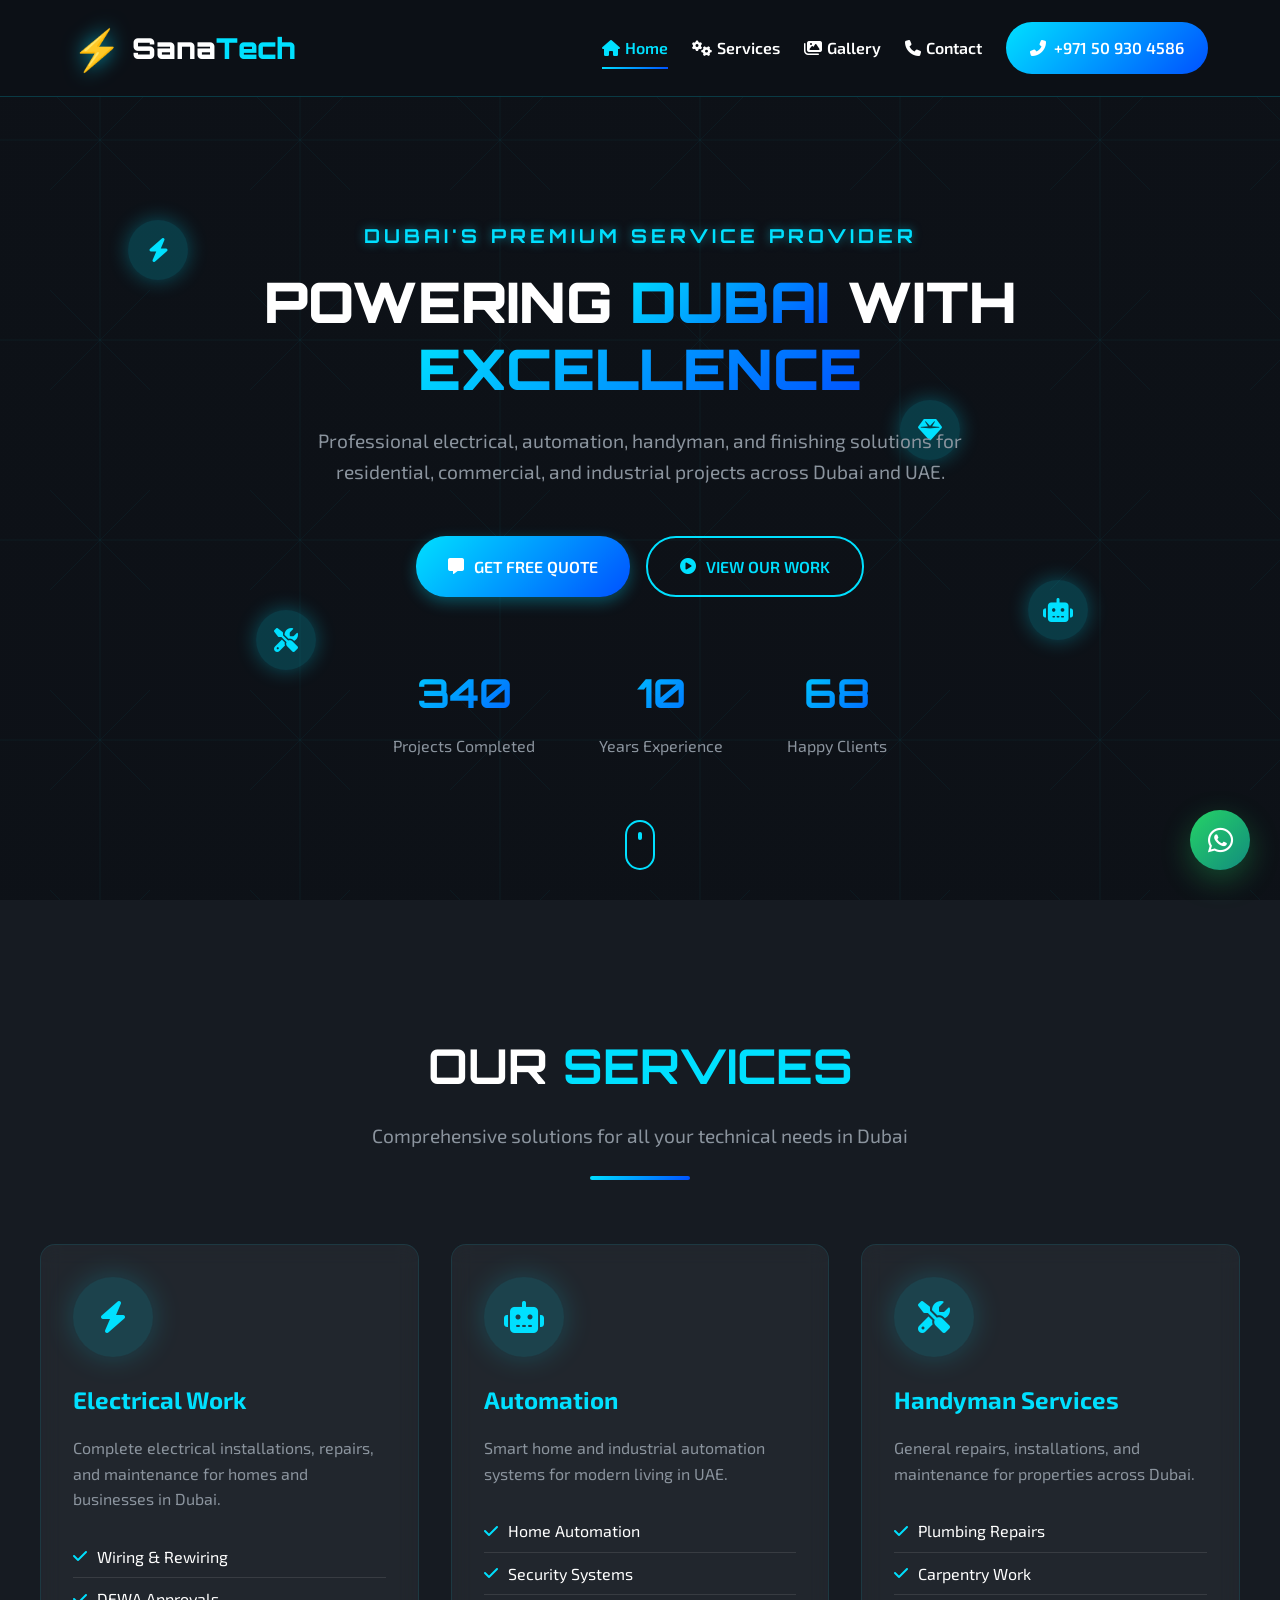
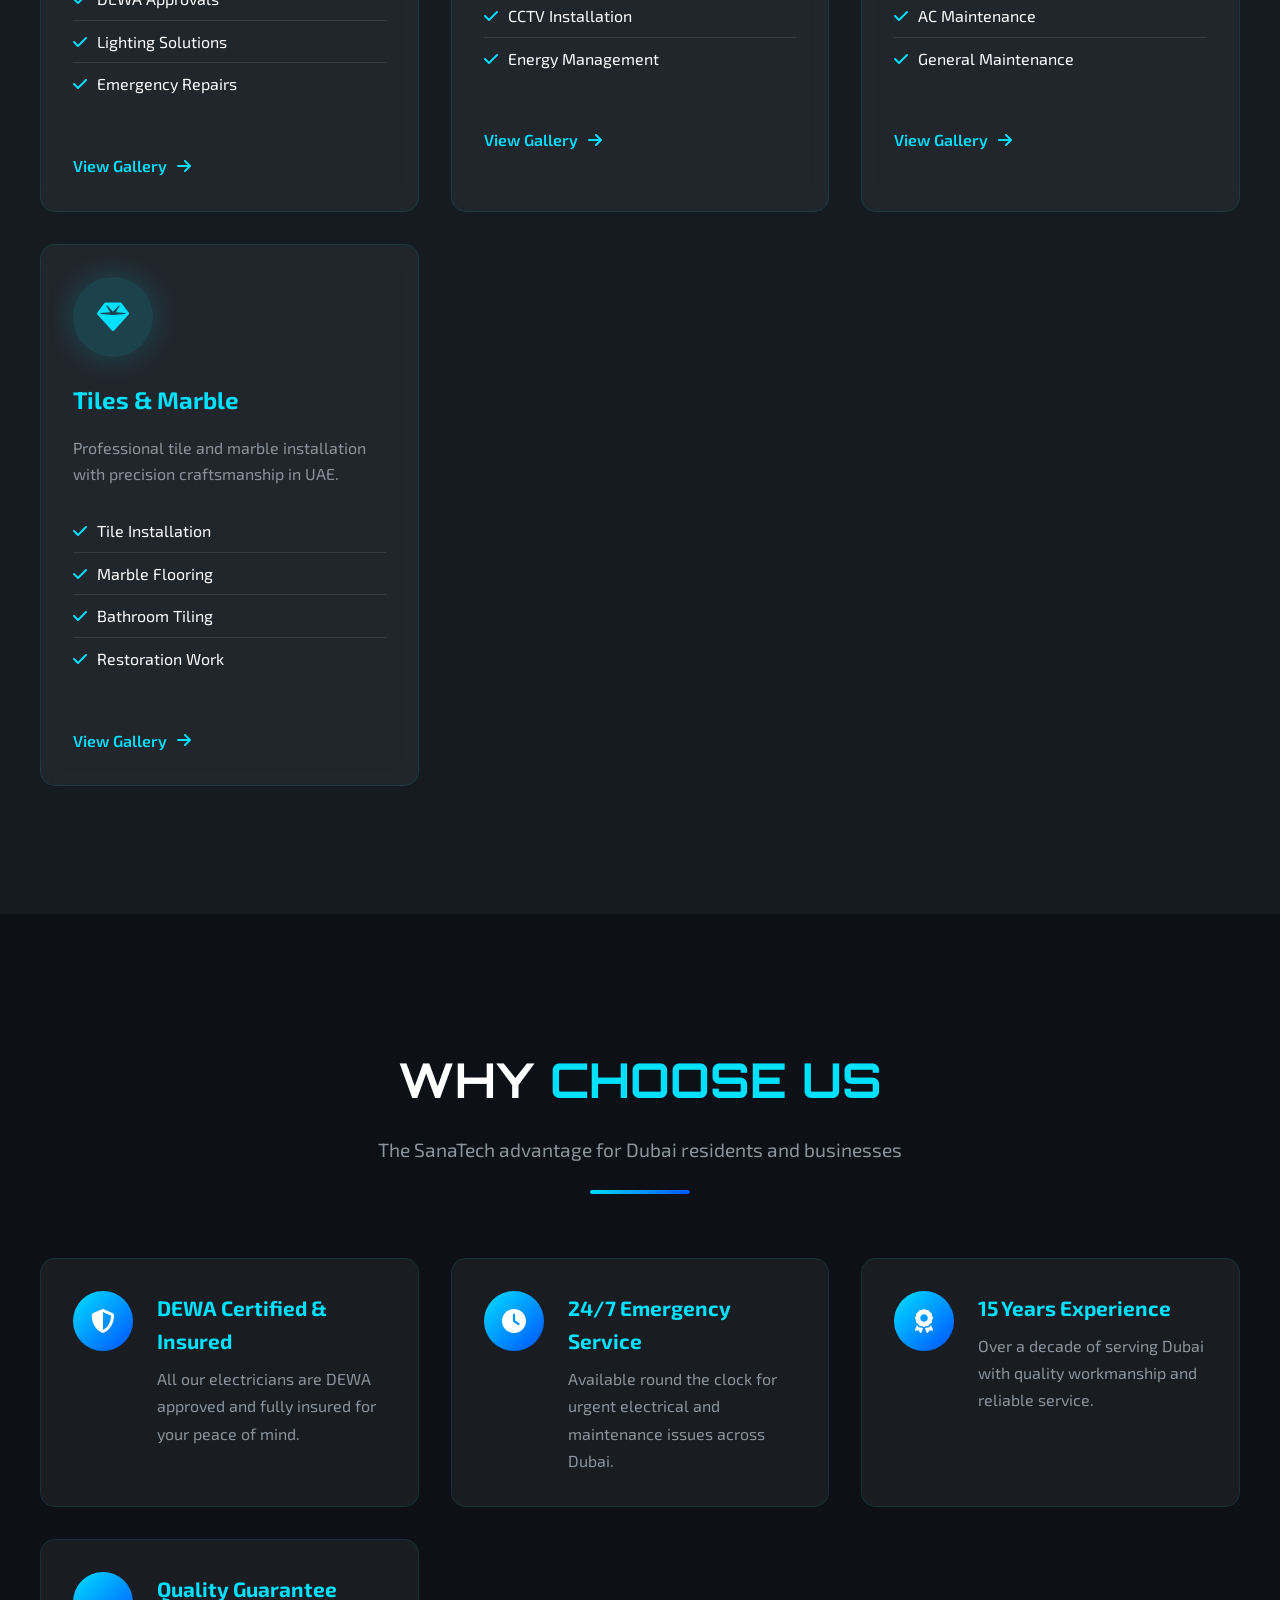
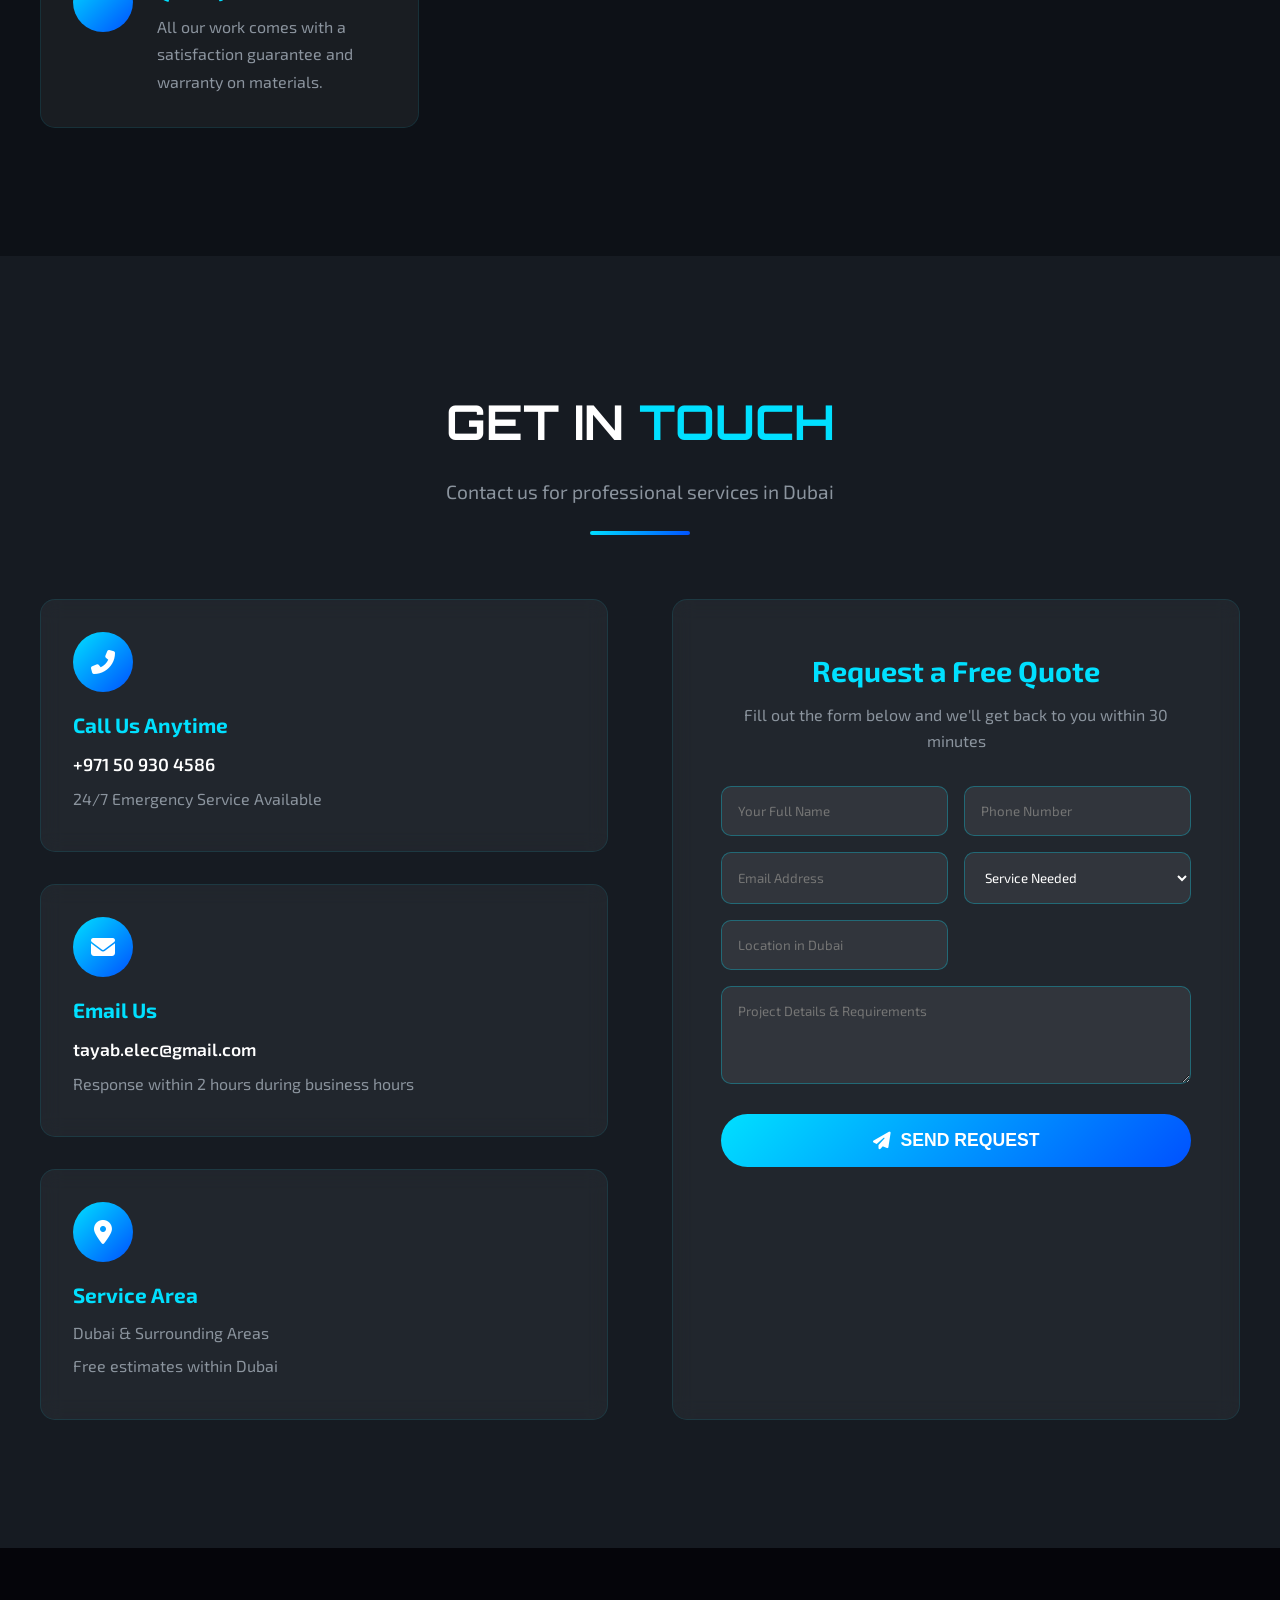
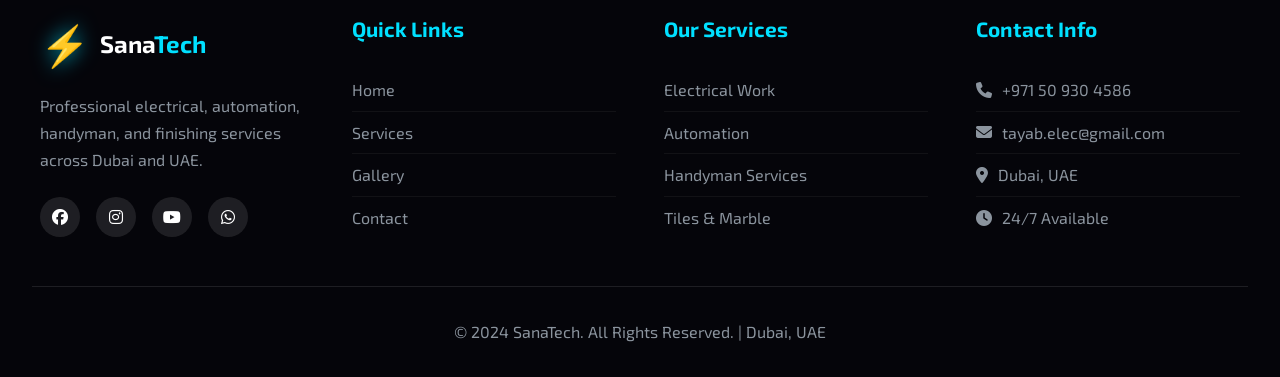
==== commit ee1d46d9: "Add files via upload" ====
--- a/index.html
+++ b/index.html
@@ -3,7 +3,7 @@
 <head>
     <meta charset="UTF-8">
     <meta name="viewport" content="width=device-width, initial-scale=1.0">
-    <title>Sanatech | Electrical & Automation Experts - Dubai</title>
+    <title>SanaTech | Electrical & Automation Experts - Dubai</title>
     <meta name="description" content="Professional electrical, automation, handyman, and tile services in Dubai. 24/7 emergency service available.">
     
     <!-- Fonts & Icons -->
@@ -288,29 +288,52 @@
                     <p>Fill out the form below and we'll get back to you within 30 minutes</p>
                 </div>
                 
-                <form id="quoteForm">
+                <!-- SIMPLE WORKING FORMSPREE FORM -->
+                <form id="quoteForm" action="https://formspree.io/f/mrekzkvg" method="POST">
                     <div class="form-group">
-                        <input type="text" placeholder="Your Full Name" required>
-                        <input type="tel" placeholder="Phone Number" required>
+                        <input type="text" name="name" placeholder="Your Full Name" required>
+                        <input type="tel" name="phone" placeholder="Phone Number" required>
                     </div>
                     
                     <div class="form-group">
-                        <input type="email" placeholder="Email Address" required>
-                        <select required>
+                        <input type="email" name="email" placeholder="Email Address" required>
+                        <select name="service" required>
                             <option value="" disabled selected>Service Needed</option>
-                            <option>Electrical Work</option>
-                            <option>Home Automation</option>
-                            <option>Handyman Services</option>
-                            <option>Tiles & Marble Work</option>
+                            <option value="Electrical Work">Electrical Work</option>
+                            <option value="Home Automation">Home Automation</option>
+                            <option value="Handyman Services">Handyman Services</option>
+                            <option value="Tiles & Marble Work">Tiles & Marble Work</option>
+                            <option value="Emergency Repair">Emergency Repair</option>
+                            <option value="Multiple Services">Multiple Services</option>
                         </select>
                     </div>
                     
-                    <textarea placeholder="Project Details & Requirements" rows="4" required></textarea>
+                    <div class="form-group">
+                        <input type="text" name="location" placeholder="Location in Dubai" required>
+                    </div>
+                    
+                    <textarea name="message" placeholder="Project Details & Requirements" rows="4" required></textarea>
+                    
+                    <!-- Formspree Hidden Fields -->
+                    <input type="hidden" name="_subject" value="📩 New Quote Request - SanaTech Website">
                     
                     <button type="submit" class="submit-btn">
                         <i class="fas fa-paper-plane"></i> SEND REQUEST
                     </button>
                 </form>
+                
+                <!-- Success Message -->
+                <div id="thankyou" style="display: none; text-align: center; padding: 3rem; background: rgba(76, 175, 80, 0.1); border-radius: 15px; margin-top: 2rem; border: 2px solid rgba(76, 175, 80, 0.3);">
+                    <i class="fas fa-check-circle" style="font-size: 4rem; color: #4CAF50; margin-bottom: 1.5rem;"></i>
+                    <h3 style="color: #4CAF50; font-size: 1.8rem; margin-bottom: 1rem;">Thank You! 🎉</h3>
+                    <p style="font-size: 1.1rem; color: var(--gray); margin-bottom: 1.5rem;">Your message has been sent successfully to <strong>tayab.elec@gmail.com</strong></p>
+                    <p style="color: var(--light);">We'll contact you within <strong>30 minutes</strong> at the phone number you provided.</p>
+                    <div style="margin-top: 2rem;">
+                        <a href="tel:+971509304586" class="btn-primary" style="display: inline-flex; align-items: center; gap: 10px;">
+                            <i class="fas fa-phone-alt"></i> Call Now: +971 50 930 4586
+                        </a>
+                    </div>
+                </div>
             </div>
         </div>
     </section>
@@ -381,5 +404,51 @@
     </button>
 
     <script src="script.js"></script>
+    
+    <!-- Simple Form Handler -->
+    <script>
+        document.addEventListener('DOMContentLoaded', function() {
+            const quoteForm = document.getElementById('quoteForm');
+            const thankyouDiv = document.getElementById('thankyou');
+            
+            if (quoteForm) {
+                quoteForm.addEventListener('submit', function(e) {
+                    // Show loading state
+                    const submitBtn = this.querySelector('.submit-btn');
+                    const originalText = submitBtn.innerHTML;
+                    submitBtn.innerHTML = '<i class="fas fa-spinner fa-spin"></i> SENDING...';
+                    submitBtn.disabled = true;
+                    
+                    // Let Formspree handle the submission
+                    // It will send email to tayab.elec@gmail.com
+                    
+                    // After 2 seconds, show success message
+                    setTimeout(() => {
+                        // Hide form, show thank you message
+                        this.style.display = 'none';
+                        thankyouDiv.style.display = 'block';
+                        
+                        // Reset button
+                        submitBtn.innerHTML = originalText;
+                        submitBtn.disabled = false;
+                        
+                        // Scroll to thank you message
+                        thankyouDiv.scrollIntoView({ behavior: 'smooth', block: 'center' });
+                        
+                        // Reset form
+                        this.reset();
+                        
+                        console.log('Form submitted to Formspree! Check: https://formspree.io/forms/mrekzkvg/submissions');
+                    }, 2000);
+                });
+            }
+            
+            // Check URL hash for thank you message
+            if (window.location.hash === '#thankyou') {
+                if (quoteForm) quoteForm.style.display = 'none';
+                if (thankyouDiv) thankyouDiv.style.display = 'block';
+            }
+        });
+    </script>
 </body>
 </html>
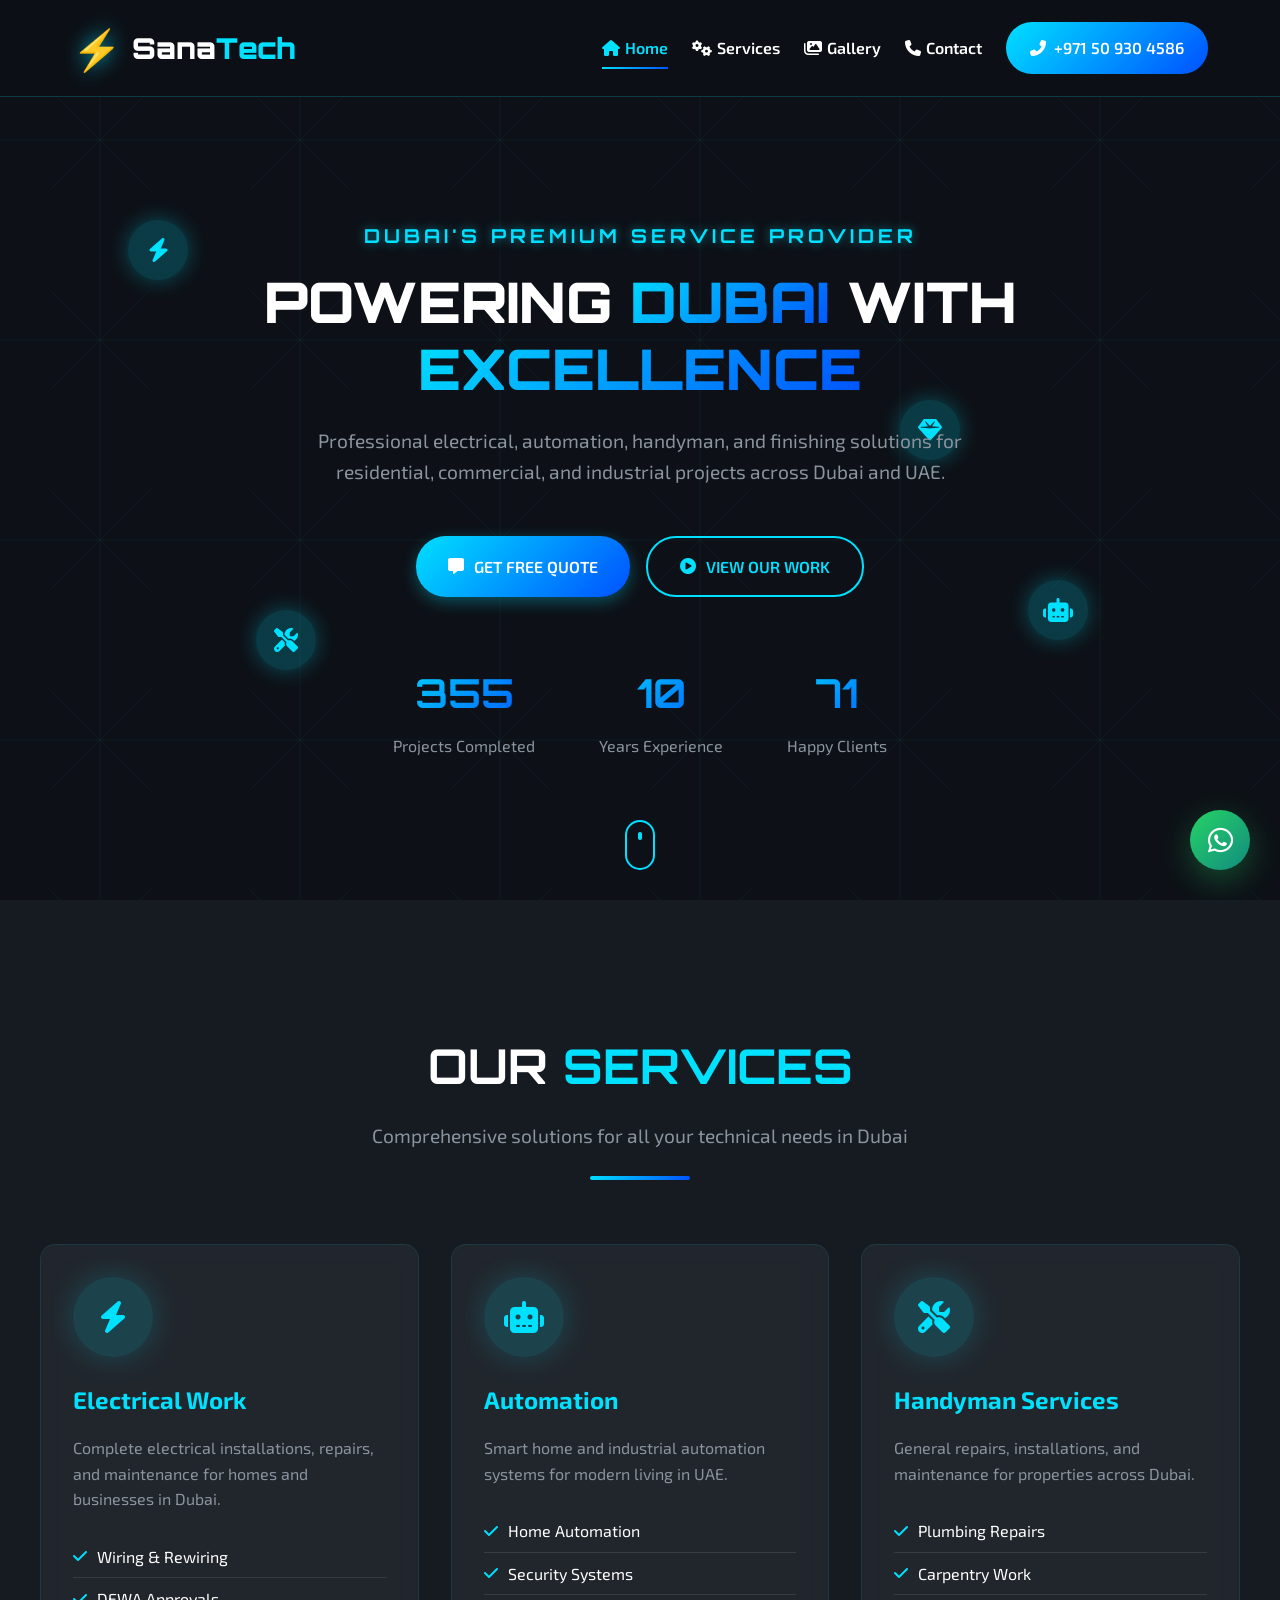
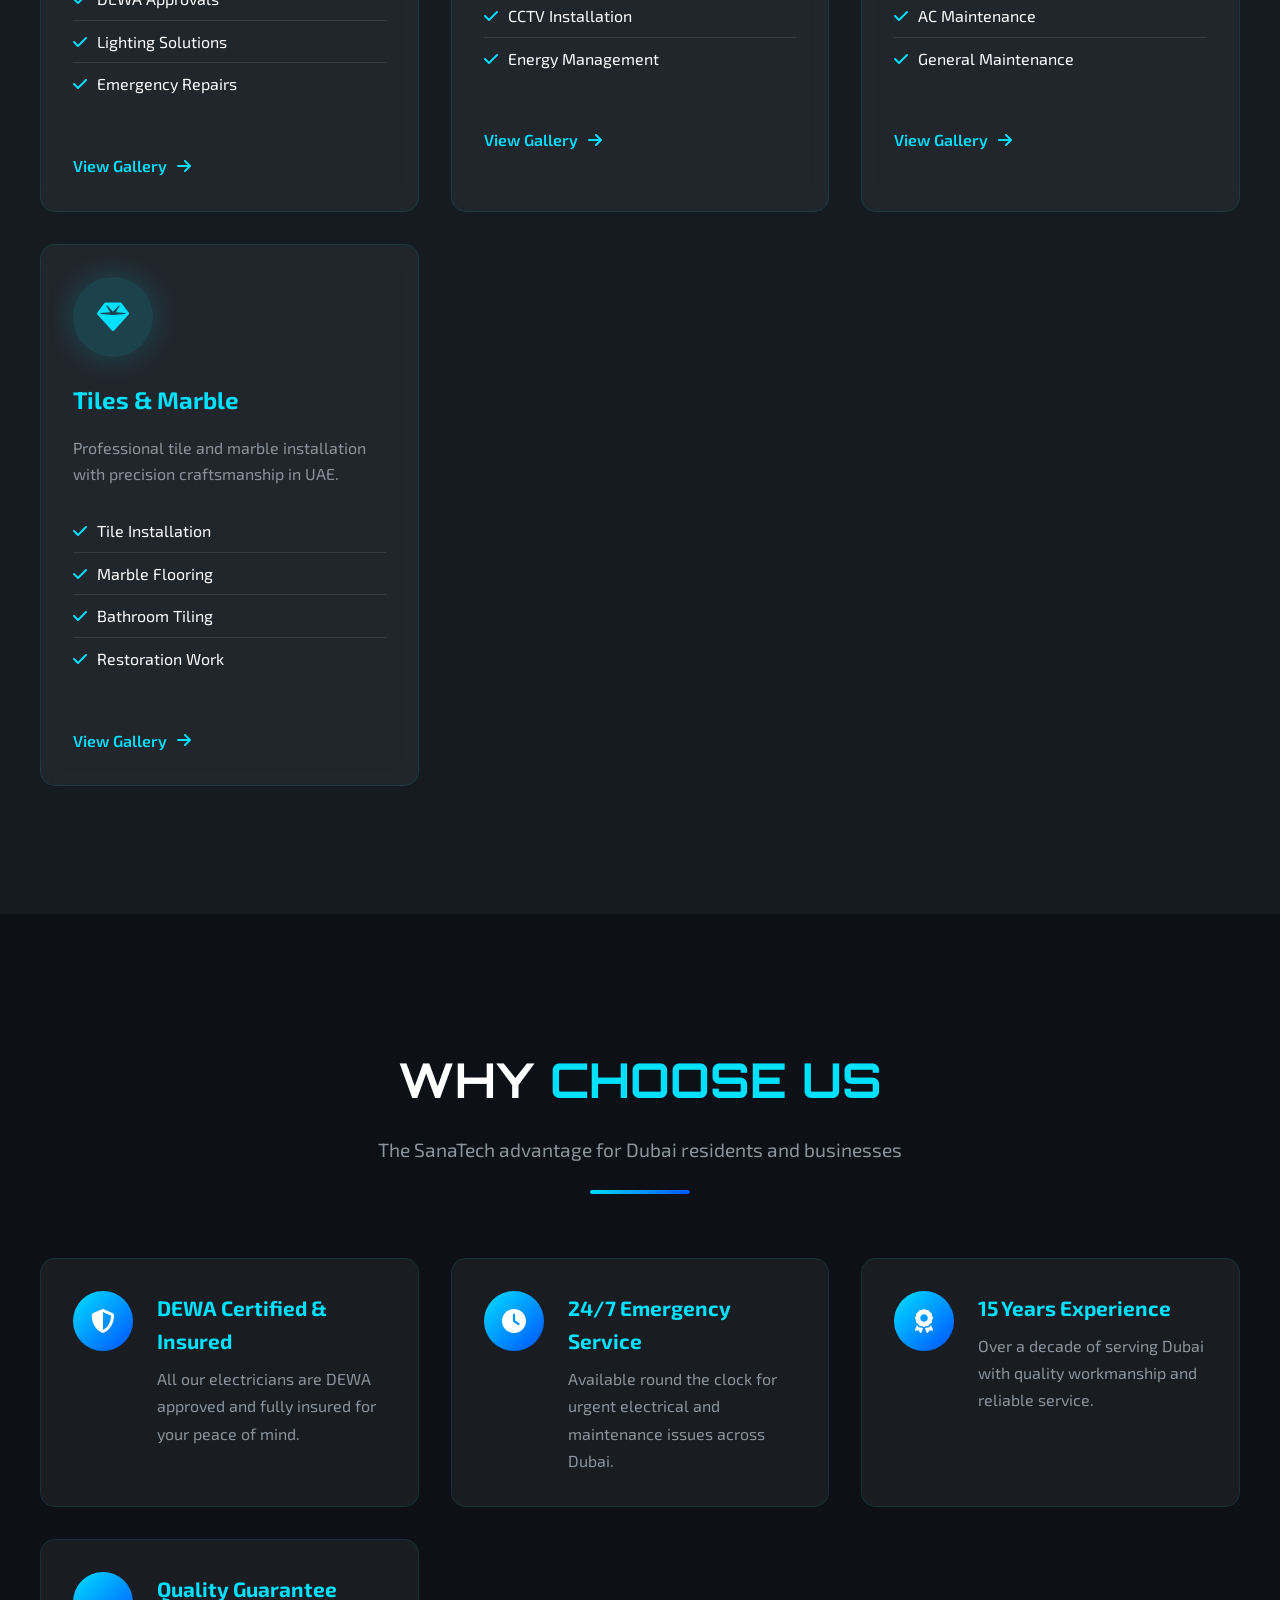
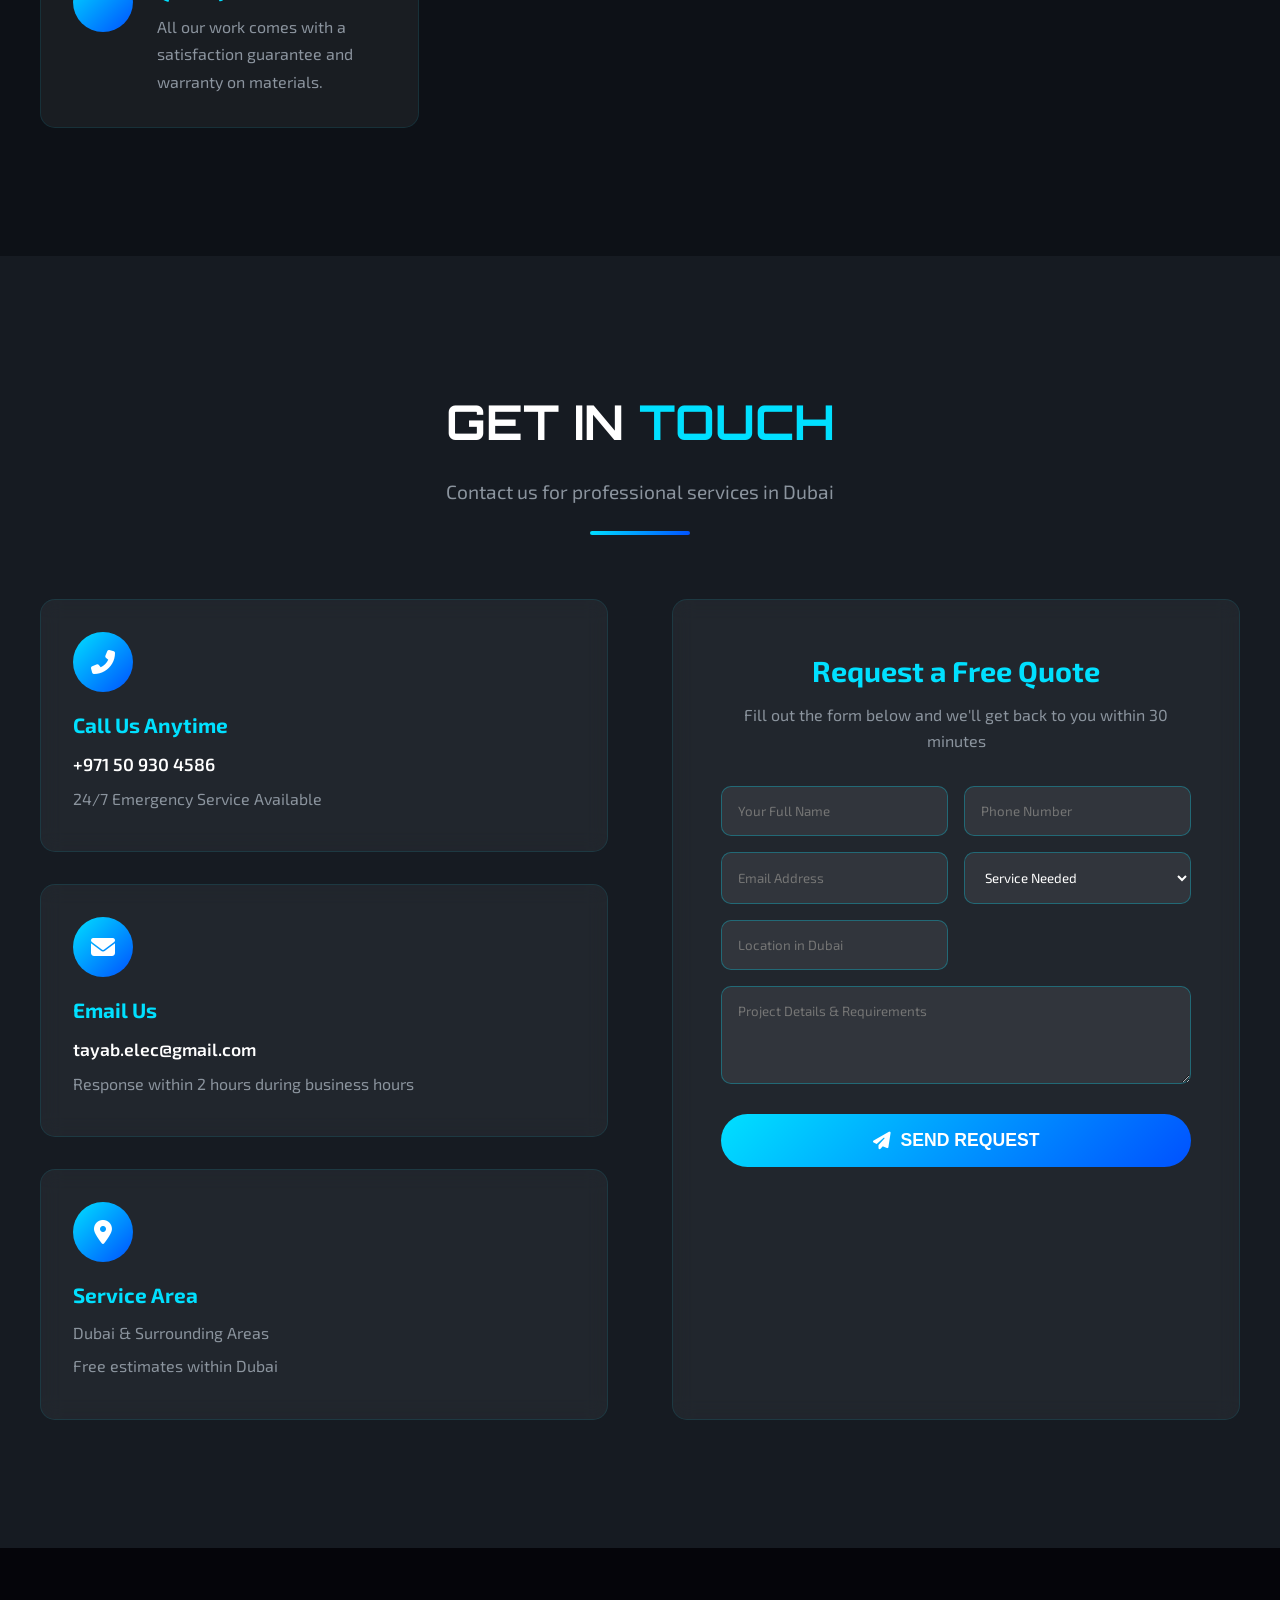
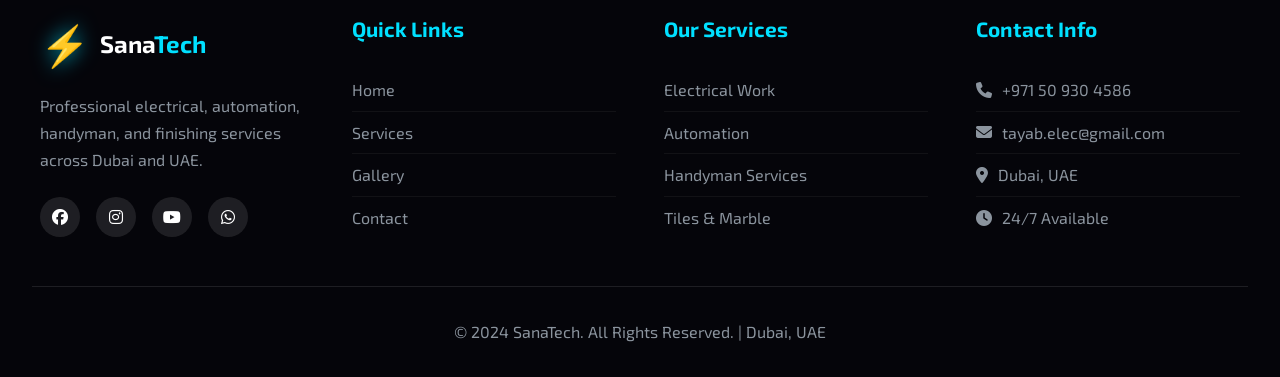
==== commit d6cc45e1: "Update print statement from 'Hello' to 'Goodbye'" ====
--- a/index.html
+++ b/index.html
@@ -350,9 +350,9 @@
                     Professional electrical, automation, handyman, and finishing services across Dubai and UAE.
                 </p>
                 <div class="social-links">
-                    <a href="#"><i class="fab fa-facebook"></i></a>
-                    <a href="#"><i class="fab fa-instagram"></i></a>
-                    <a href="#"><i class="fab fa-youtube"></i></a>
+                    <a href="https://www.facebook.com/profile.php?id=61586161885421"><i class="fab fa-facebook"></i></a>
+                    <a href="https://www.instagram.com/sanatechgeneral?igsh=eTA0azQ2N3Q2OG1p"><i class="fab fa-instagram"></i></a>
+                    <a href="https://youtube.com/@sanatech-general?si=Hjh5Z22WVKh8g7ub"><i class="fab fa-youtube"></i></a>
                     <a href="#"><i class="fab fa-whatsapp"></i></a>
                 </div>
             </div>
@@ -451,4 +451,5 @@
         });
     </script>
 </body>
-</html>+
+</html>
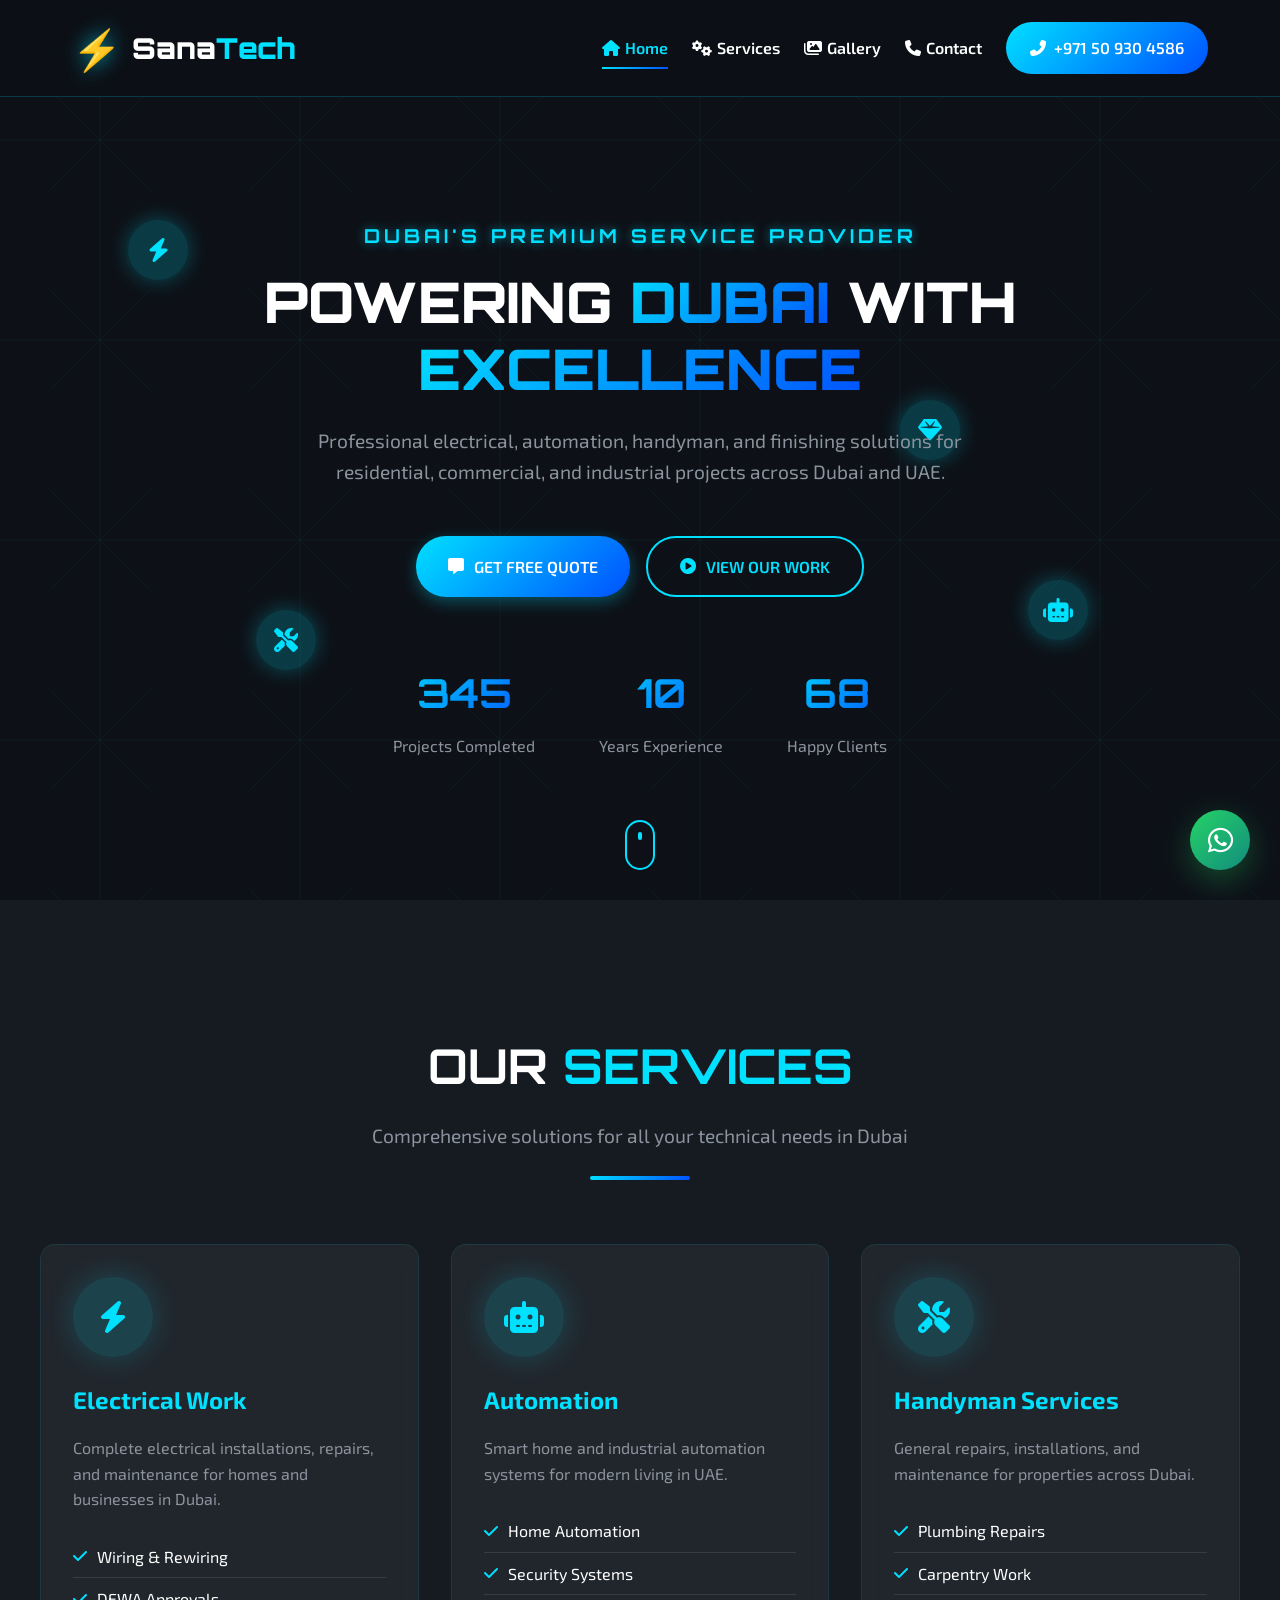
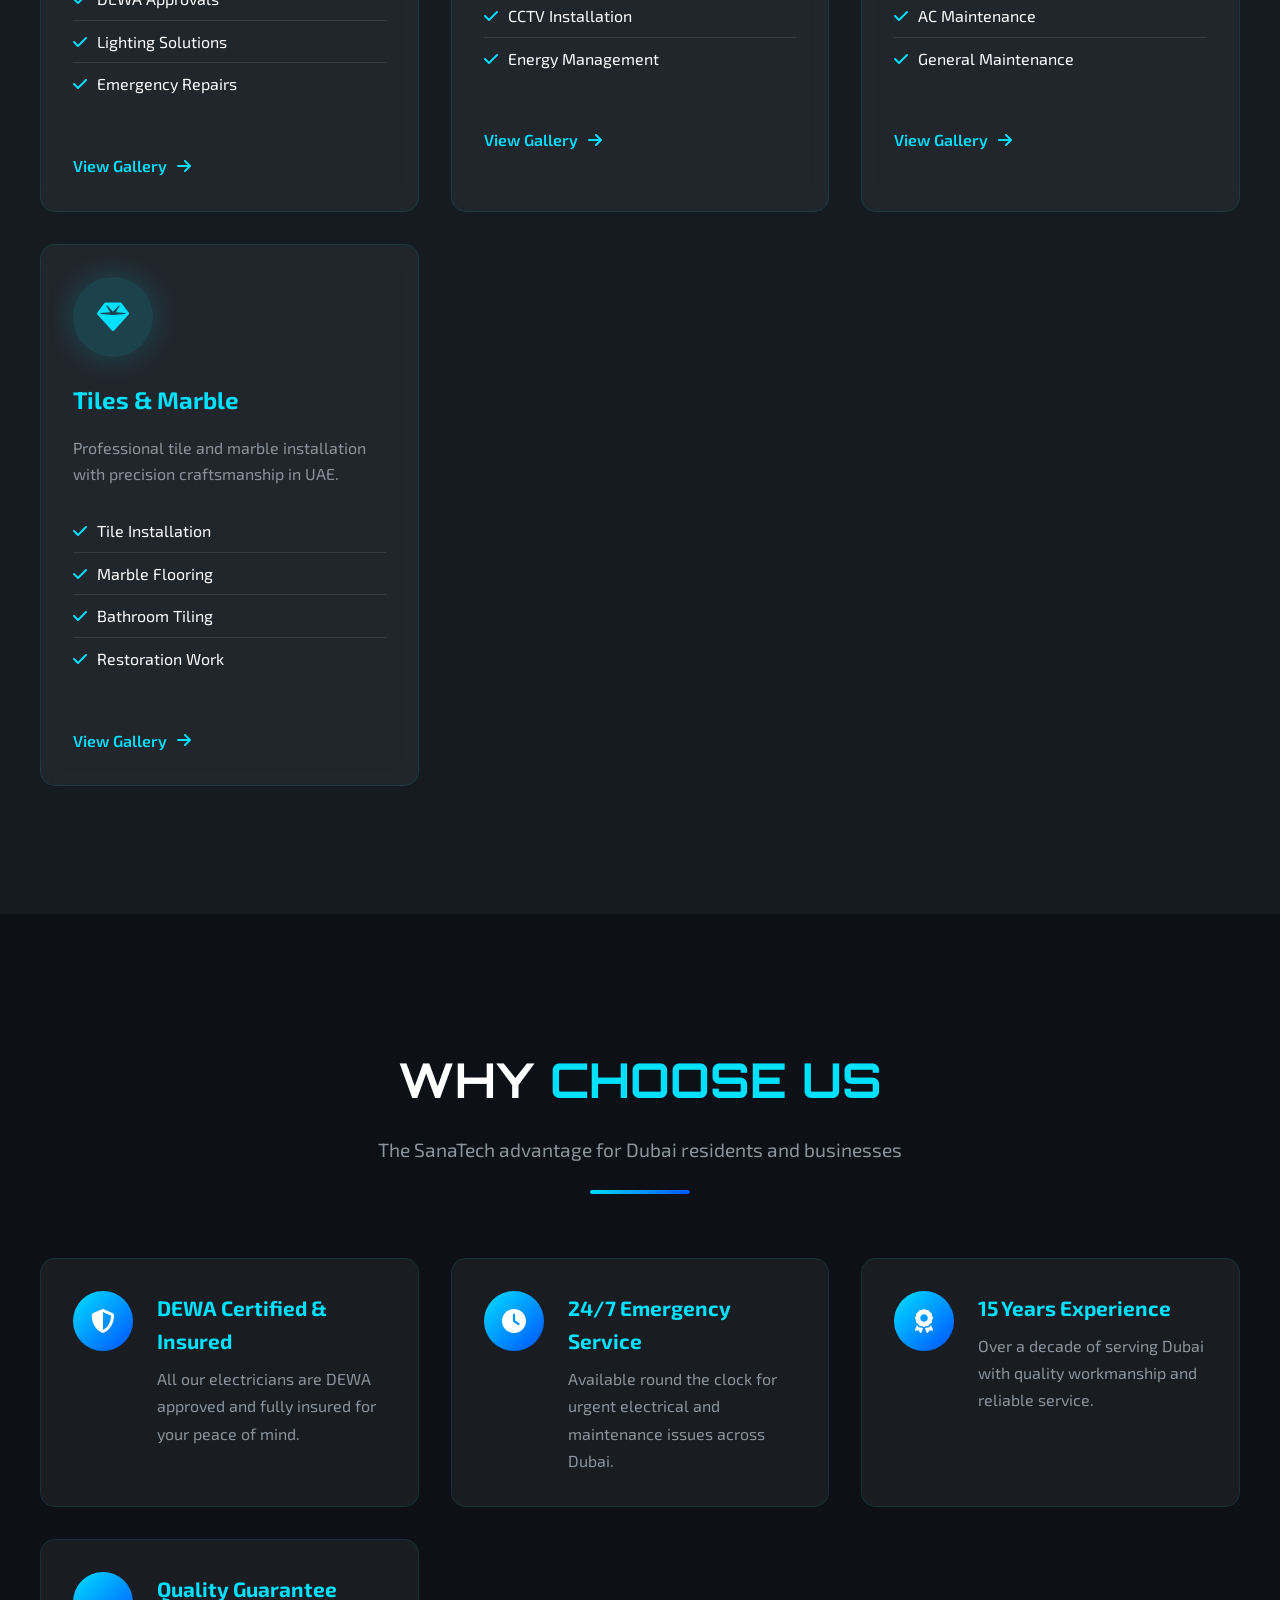
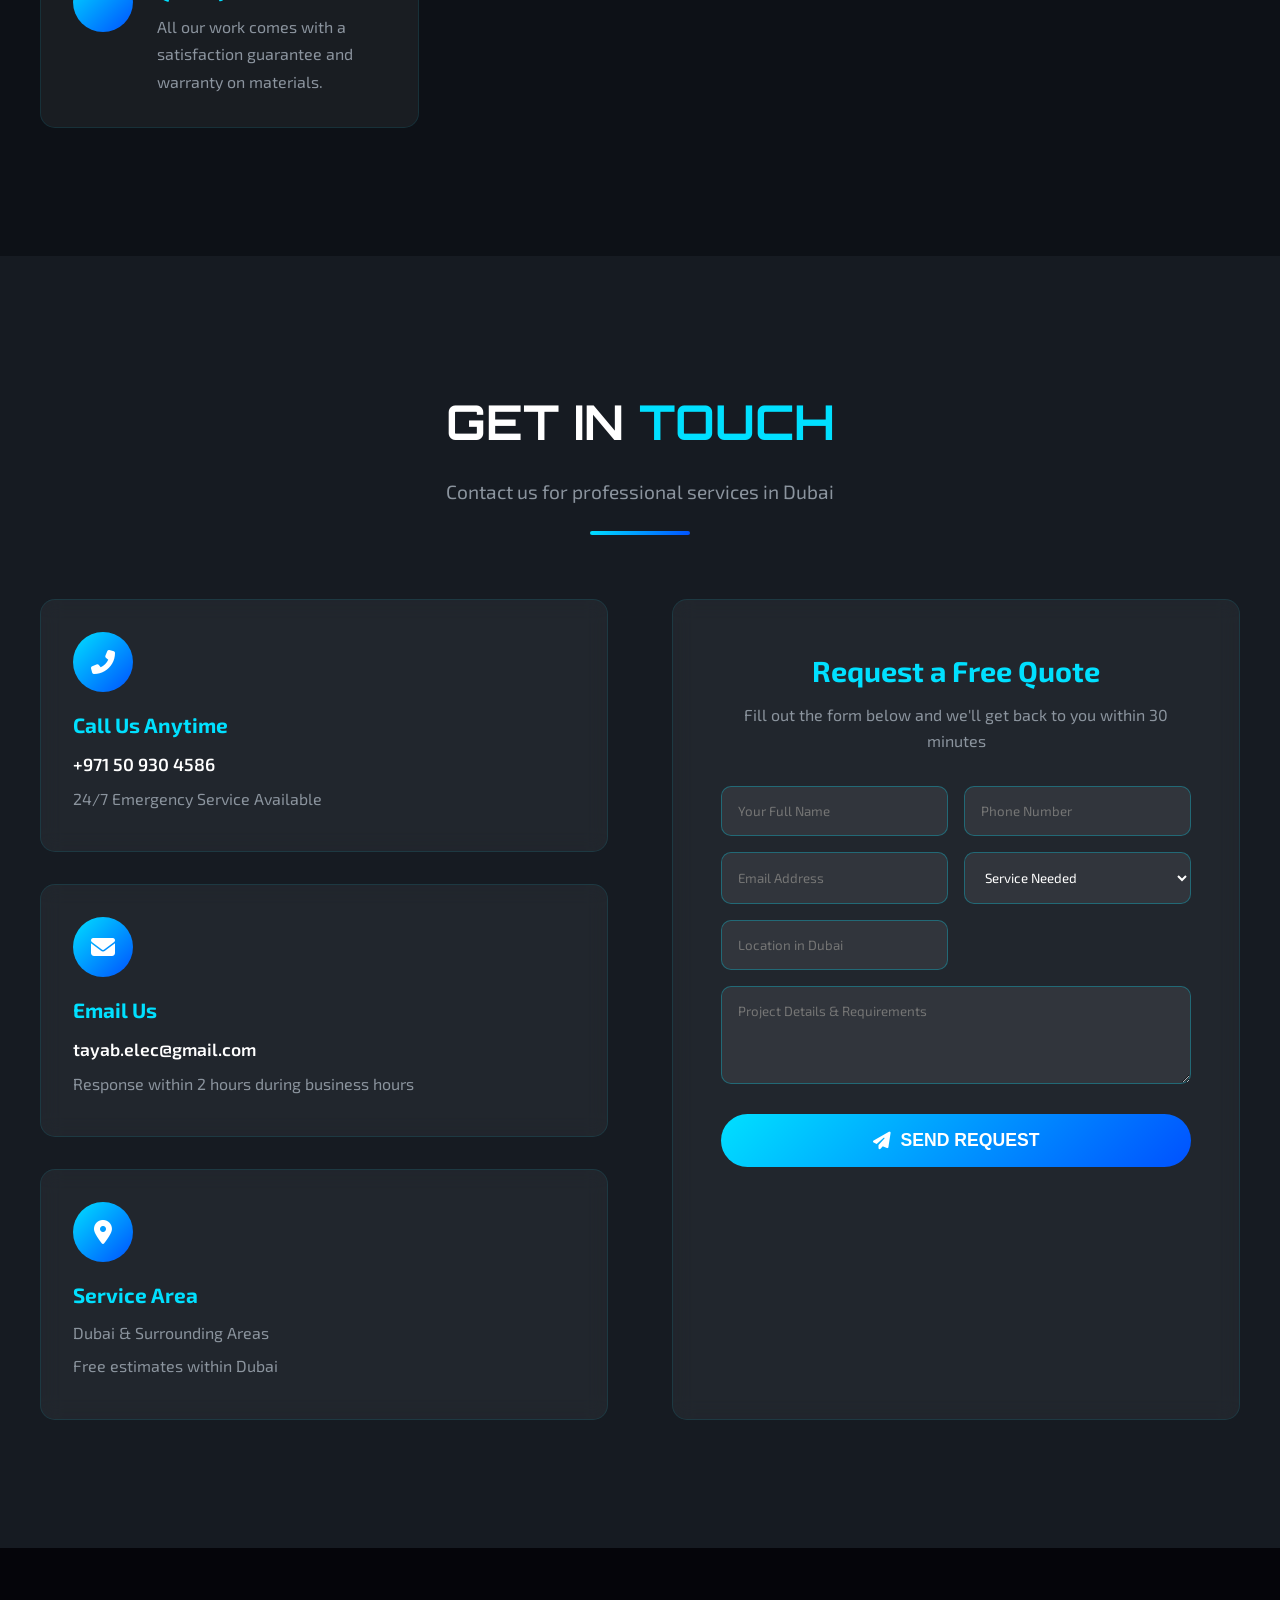
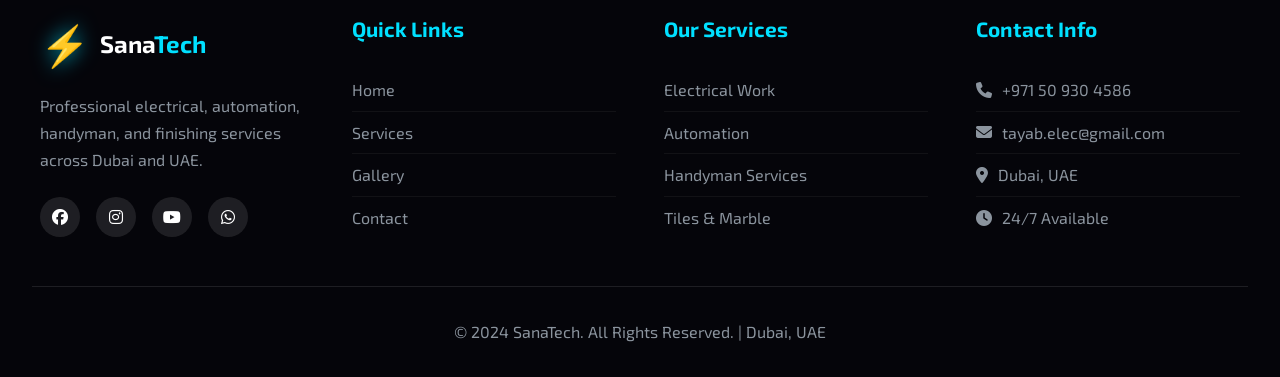
==== commit acde91e5: "Update print statement from 'Hello' to 'Goodbye'" ====
--- a/index.html
+++ b/index.html
@@ -453,3 +453,4 @@
 </body>
 
 </html>
+
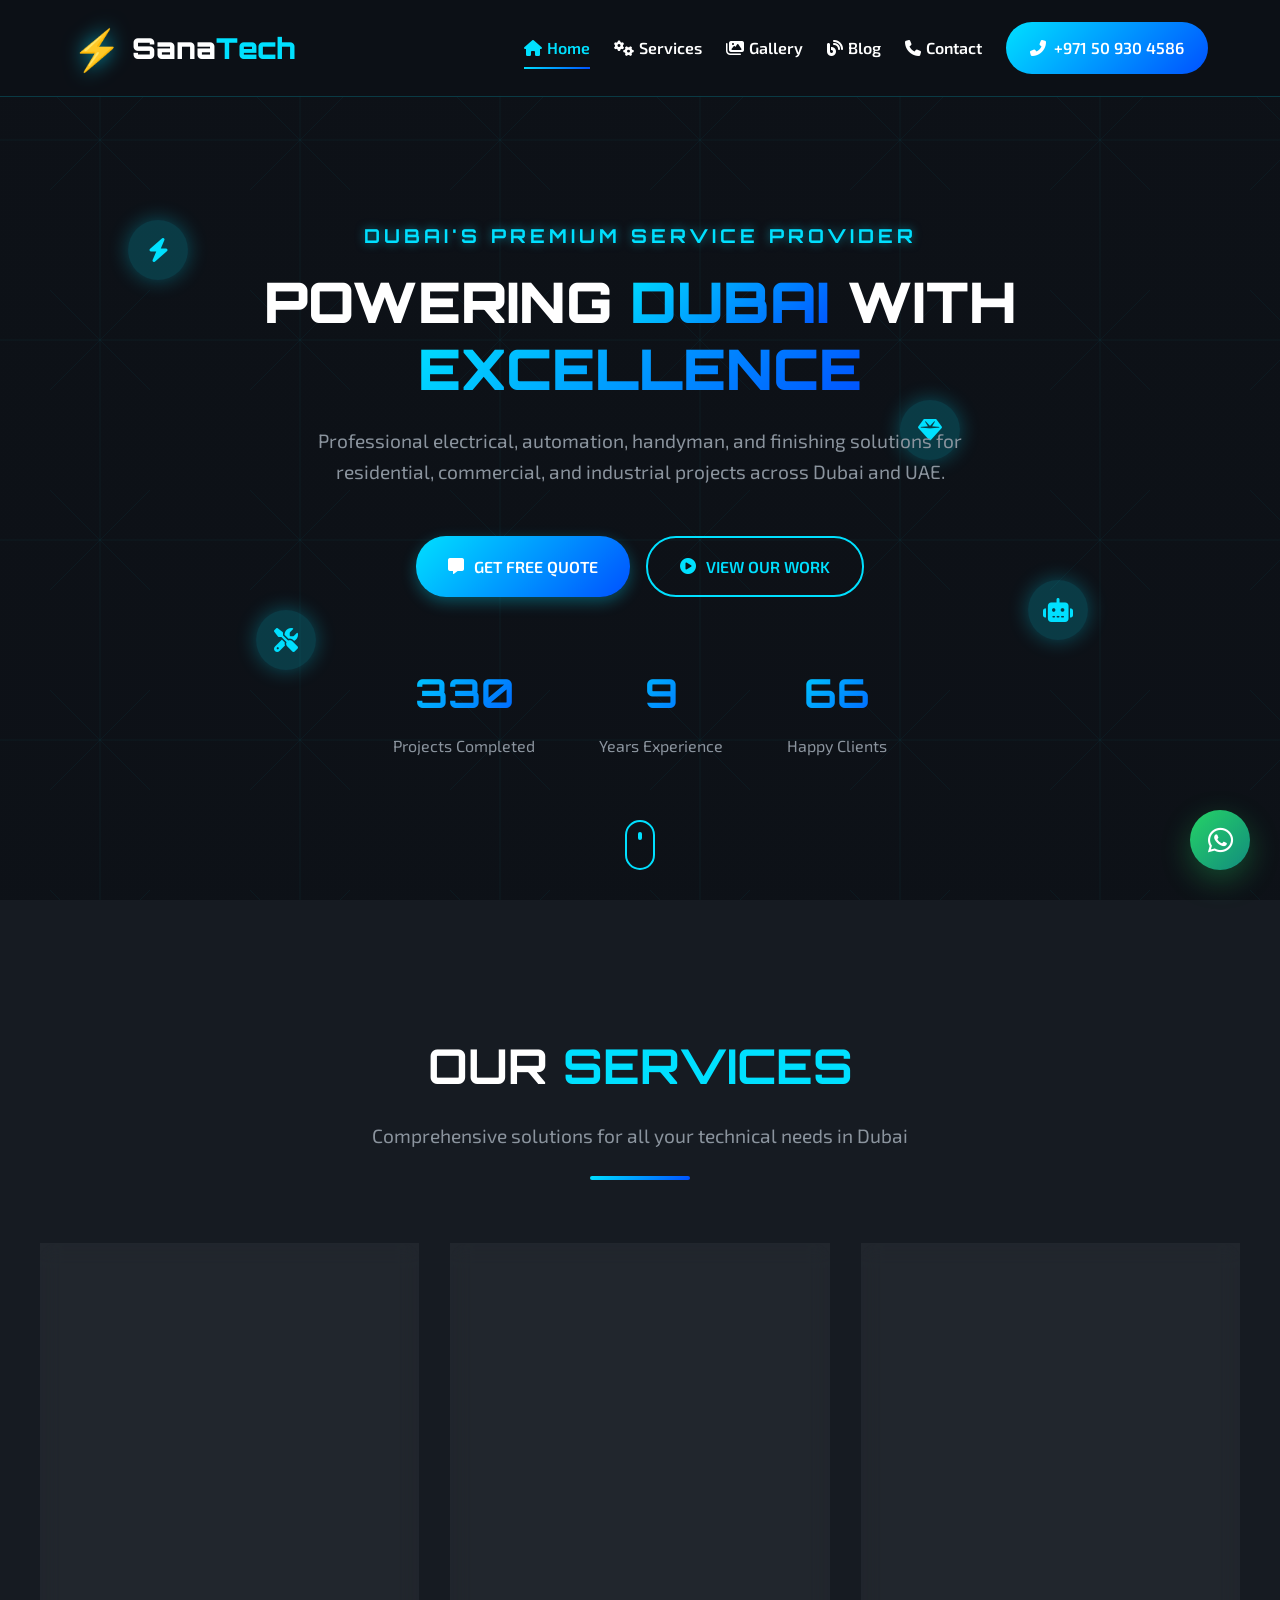
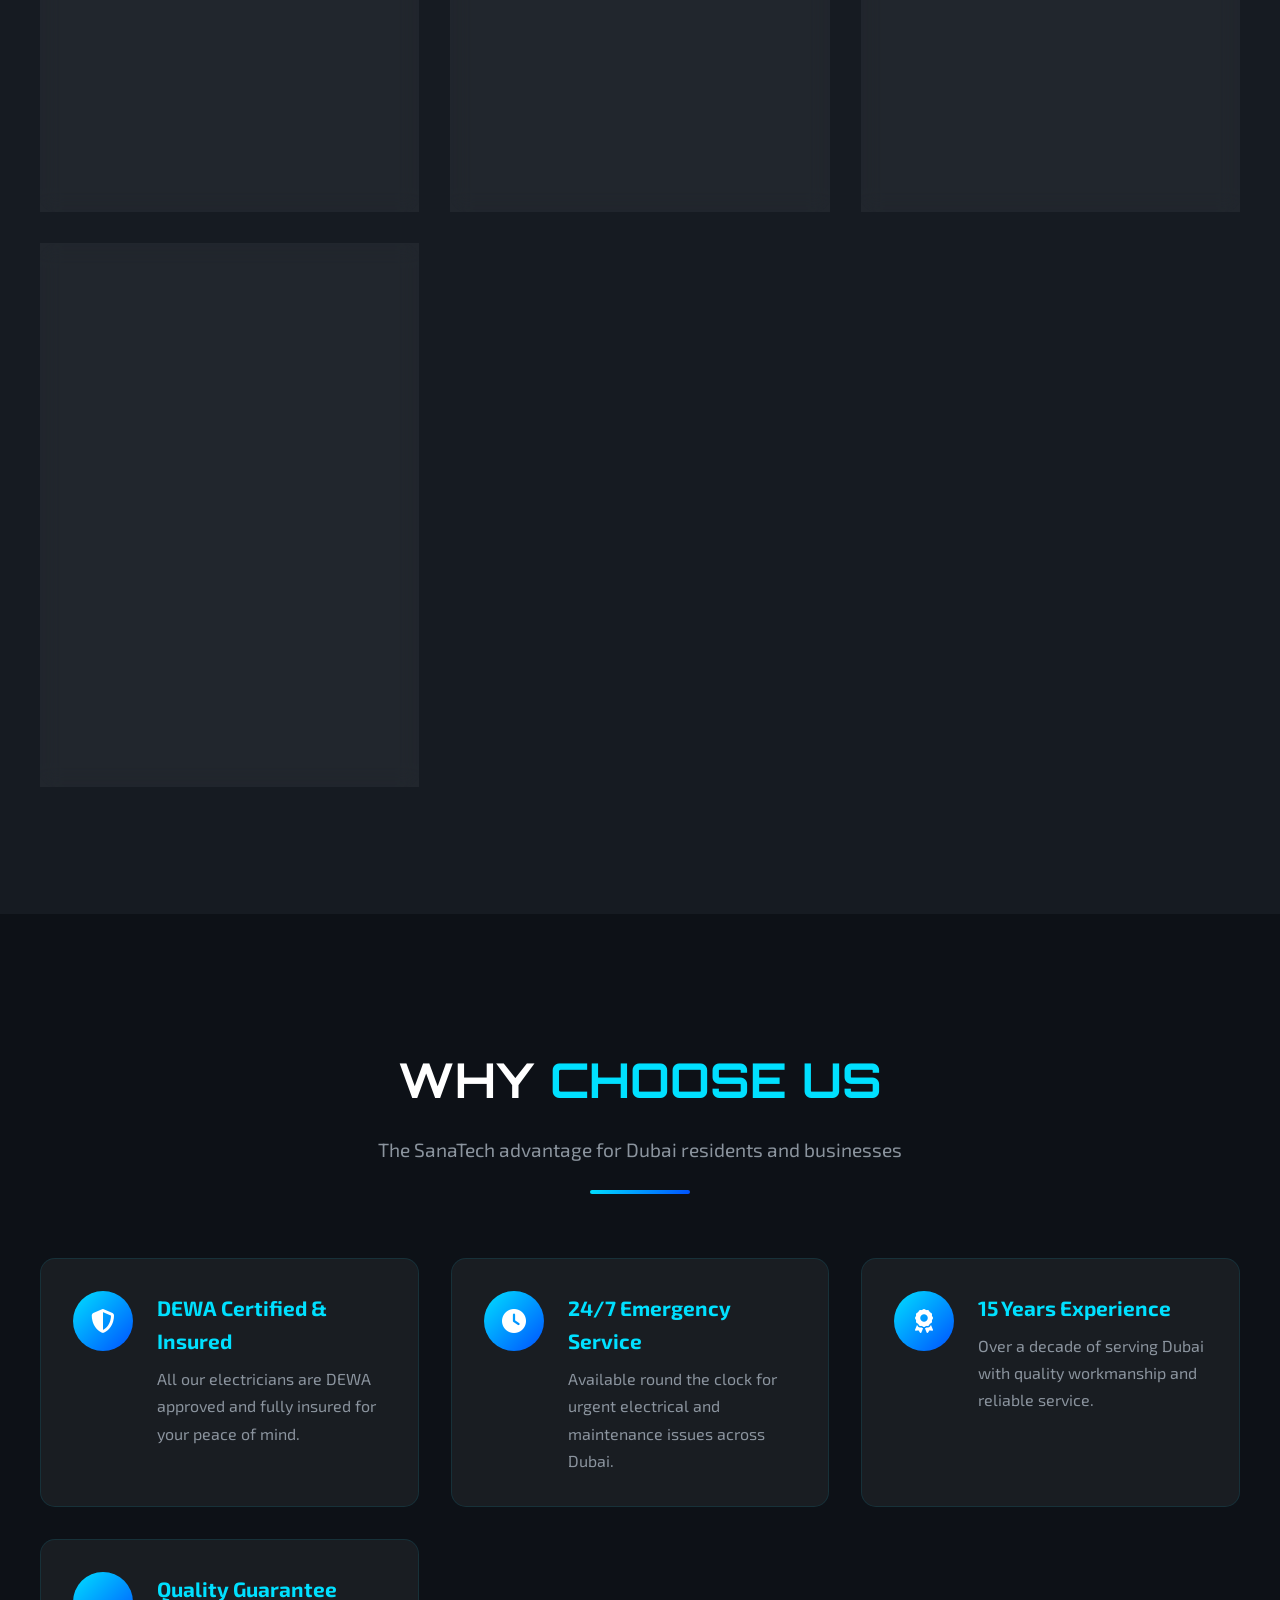
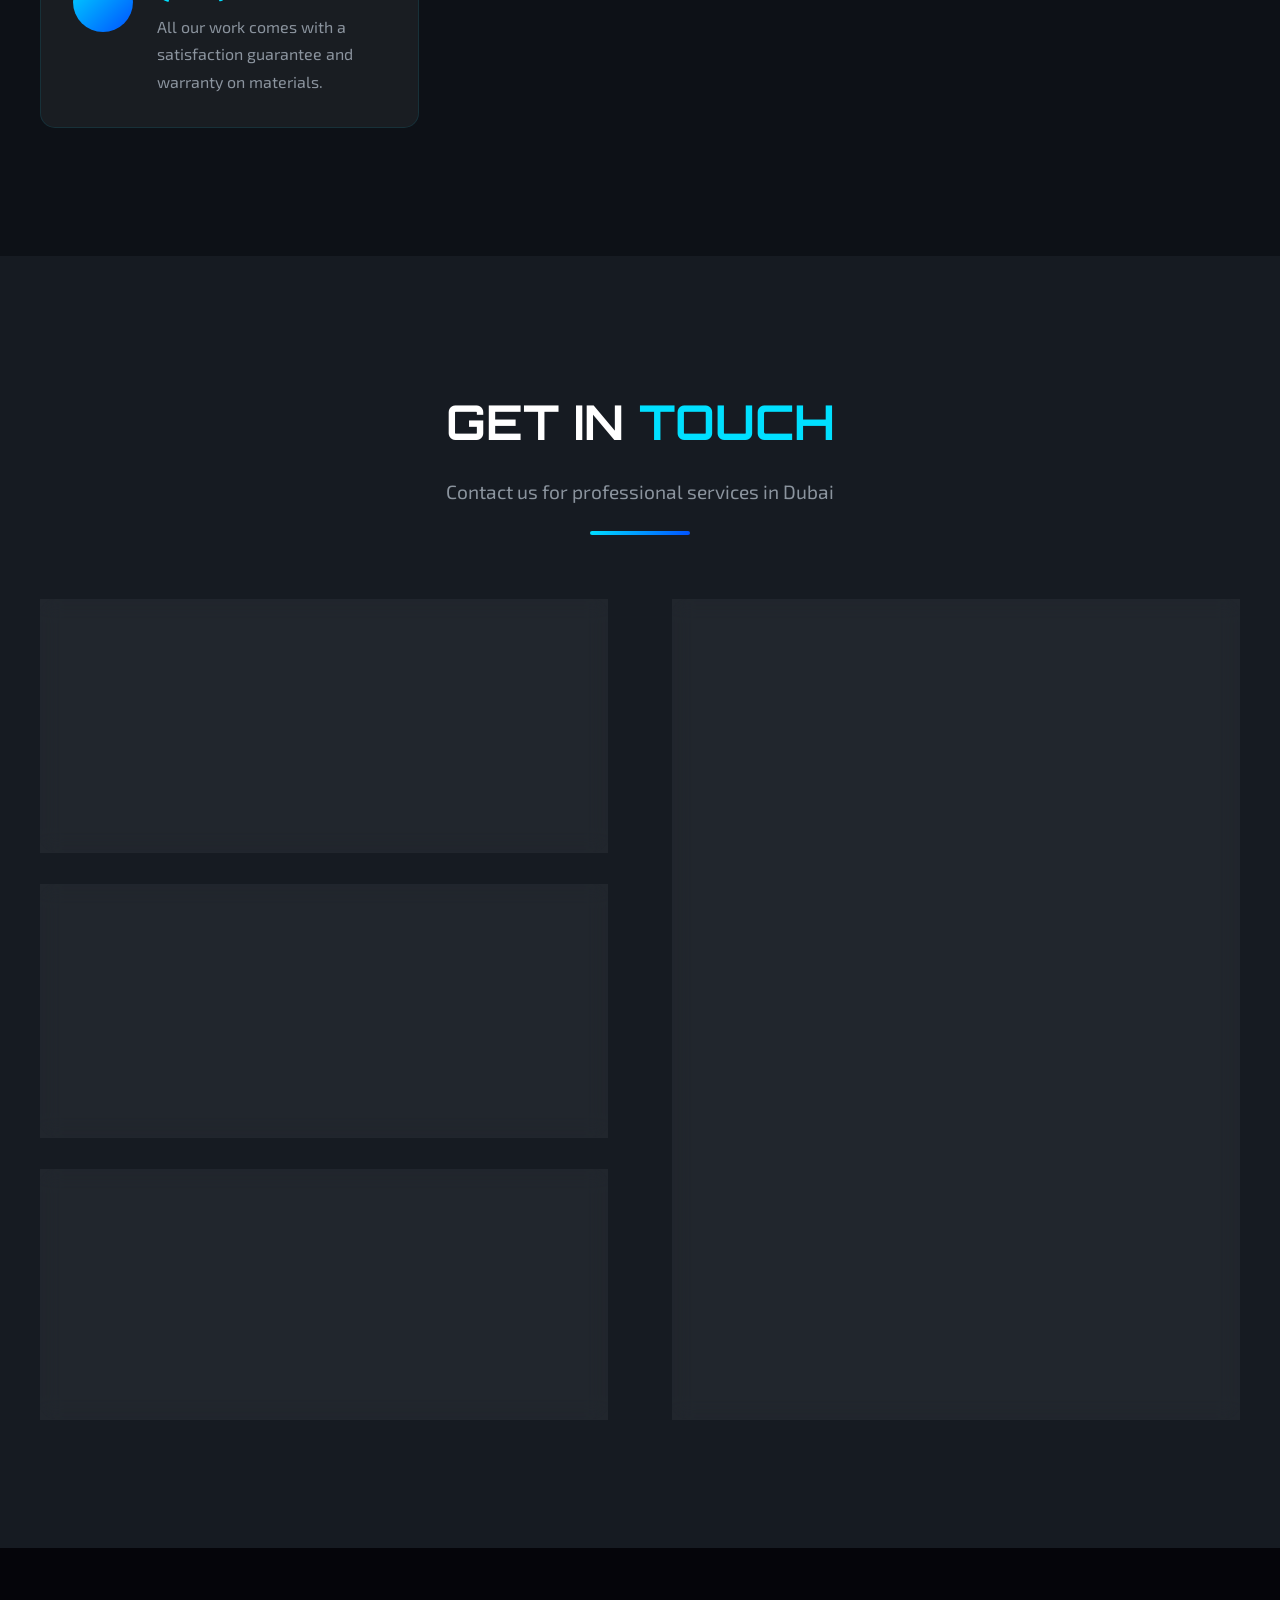
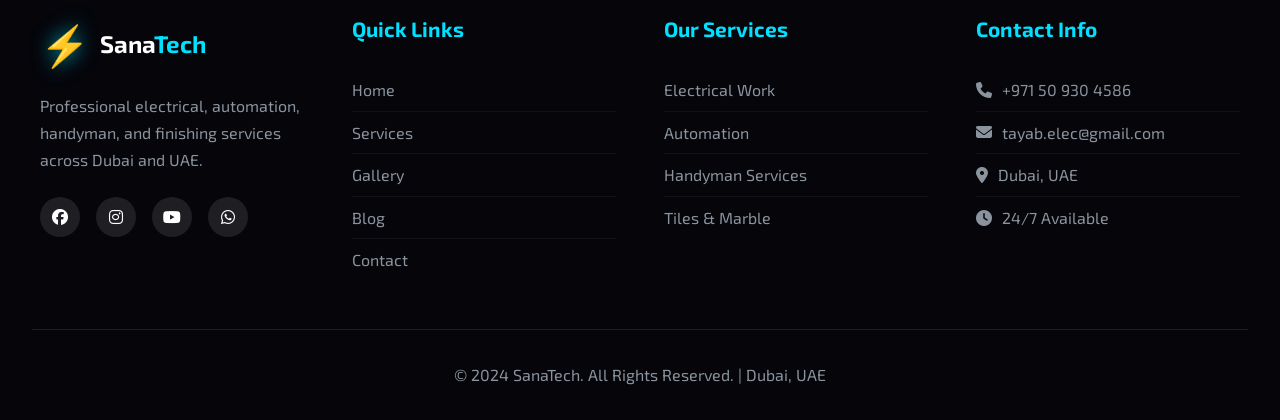
==== commit 3c8de8a9: "Update greeting from 'Hello' to 'Goodbye'" ====
--- a/index.html
+++ b/index.html
@@ -39,13 +39,14 @@
                 <h1>Sana<span>Tech</span></h1>
             </div>
             <div class="nav-menu">
-                <a href="#home" class="nav-link active"><i class="fas fa-home"></i> Home</a>
-                <a href="#services" class="nav-link"><i class="fas fa-cogs"></i> Services</a>
-                <a href="gallery.html" class="nav-link"><i class="fas fa-images"></i> Gallery</a>
-                <a href="#contact" class="nav-link"><i class="fas fa-phone"></i> Contact</a>
-                <a href="tel:+971509304586" class="nav-cta">
-                    <i class="fas fa-phone-alt"></i> +971 50 930 4586
-                </a>
+    <a href="#home" class="nav-link active"><i class="fas fa-home"></i> Home</a>
+    <a href="#services" class="nav-link"><i class="fas fa-cogs"></i> Services</a>
+    <a href="gallery.html" class="nav-link"><i class="fas fa-images"></i> Gallery</a>
+    <a href="blog.html" class="nav-link"><i class="fas fa-blog"></i> Blog</a>  <!-- ADD THIS LINE -->
+    <a href="#contact" class="nav-link"><i class="fas fa-phone"></i> Contact</a>
+    <a href="tel:+971509304586" class="nav-cta">
+        <i class="fas fa-phone-alt"></i> +971 50 930 4586
+    </a>
             </div>
             <div class="mobile-menu-btn">
                 <i class="fas fa-bars"></i>
@@ -358,15 +359,15 @@
             </div>
             
             <div class="footer-section">
-                <h3>Quick Links</h3>
-                <ul>
-                    <li><a href="index.html">Home</a></li>
-                    <li><a href="index.html#services">Services</a></li>
-                    <li><a href="gallery.html">Gallery</a></li>
-                    <li><a href="index.html#contact">Contact</a></li>
-                </ul>
-            </div>
-            
+    <h3>Quick Links</h3>
+    <ul>
+        <li><a href="index.html">Home</a></li>
+        <li><a href="index.html#services">Services</a></li>
+        <li><a href="gallery.html">Gallery</a></li>
+        <li><a href="blog.html">Blog</a></li>  <!-- ADD THIS LINE -->
+        <li><a href="index.html#contact">Contact</a></li>
+    </ul>
+</div>
             <div class="footer-section">
                 <h3>Our Services</h3>
                 <ul>
@@ -454,3 +455,4 @@
 
 </html>
 
+
